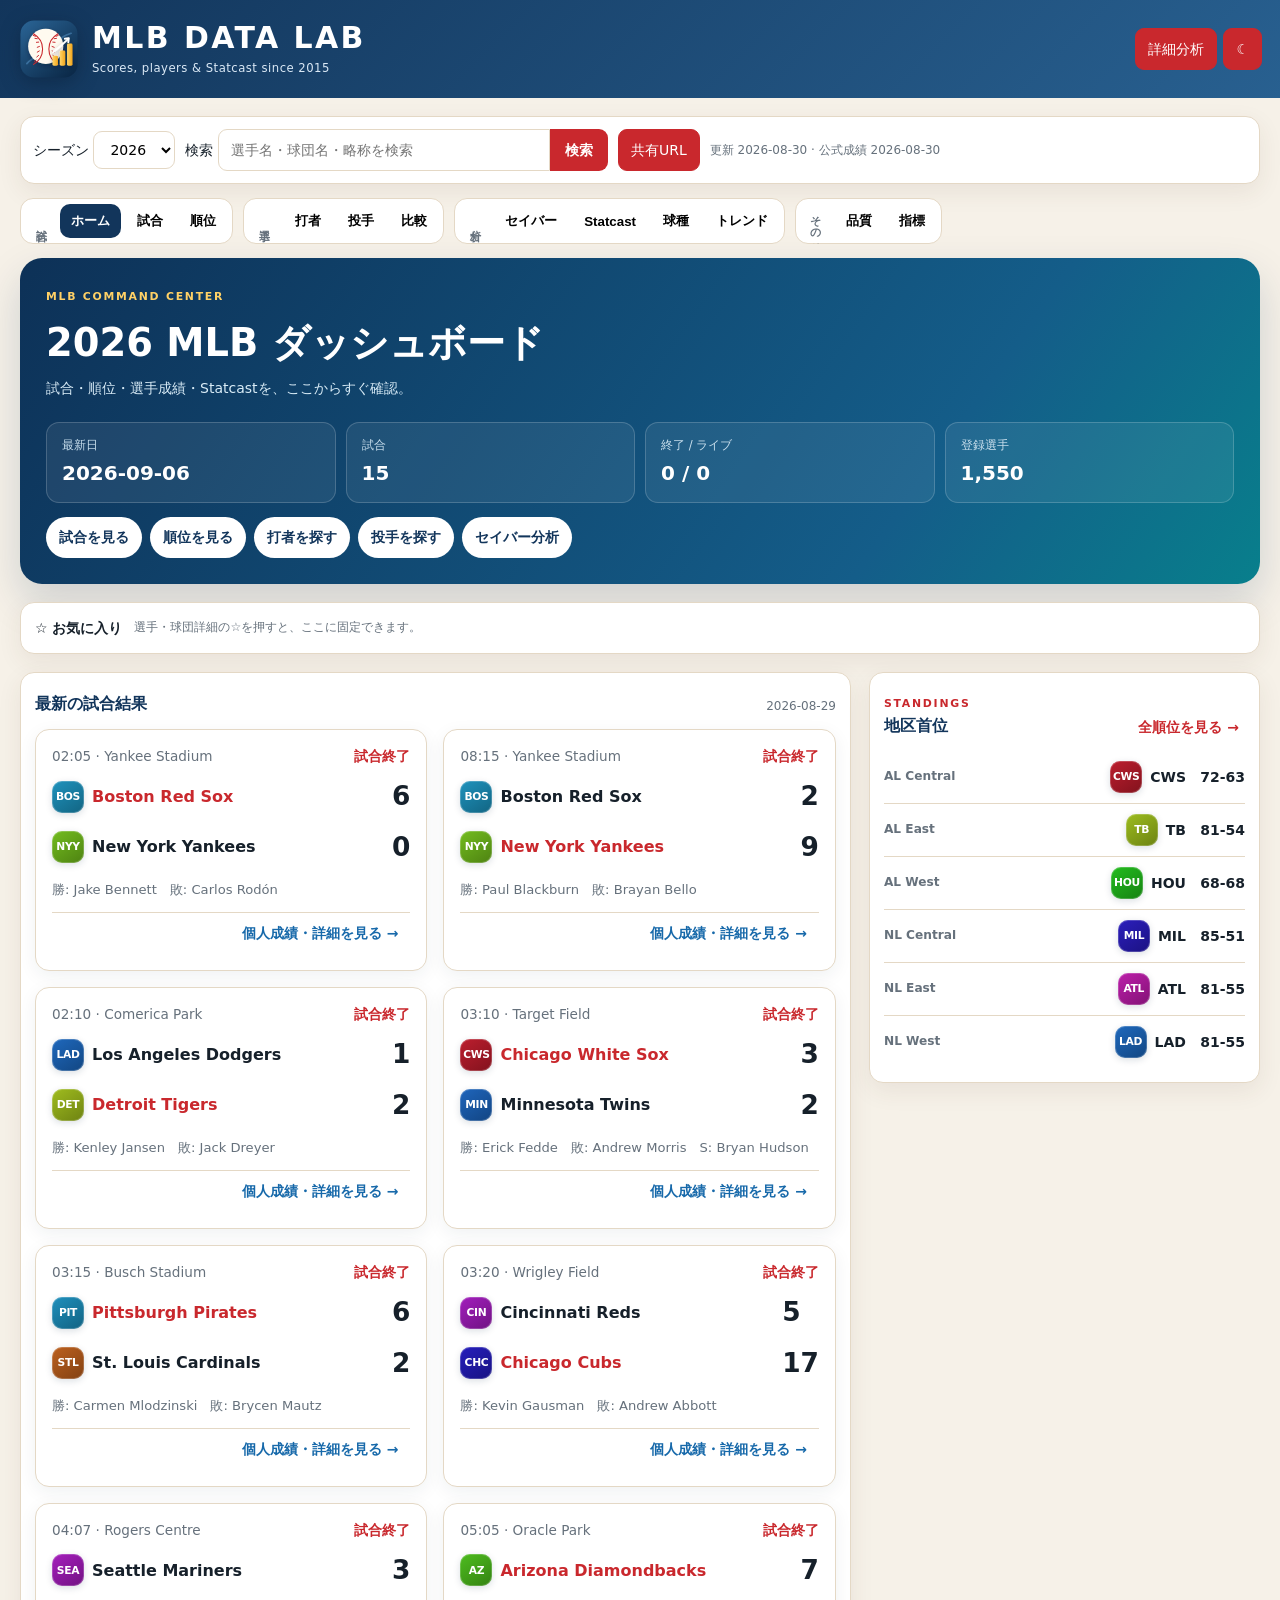
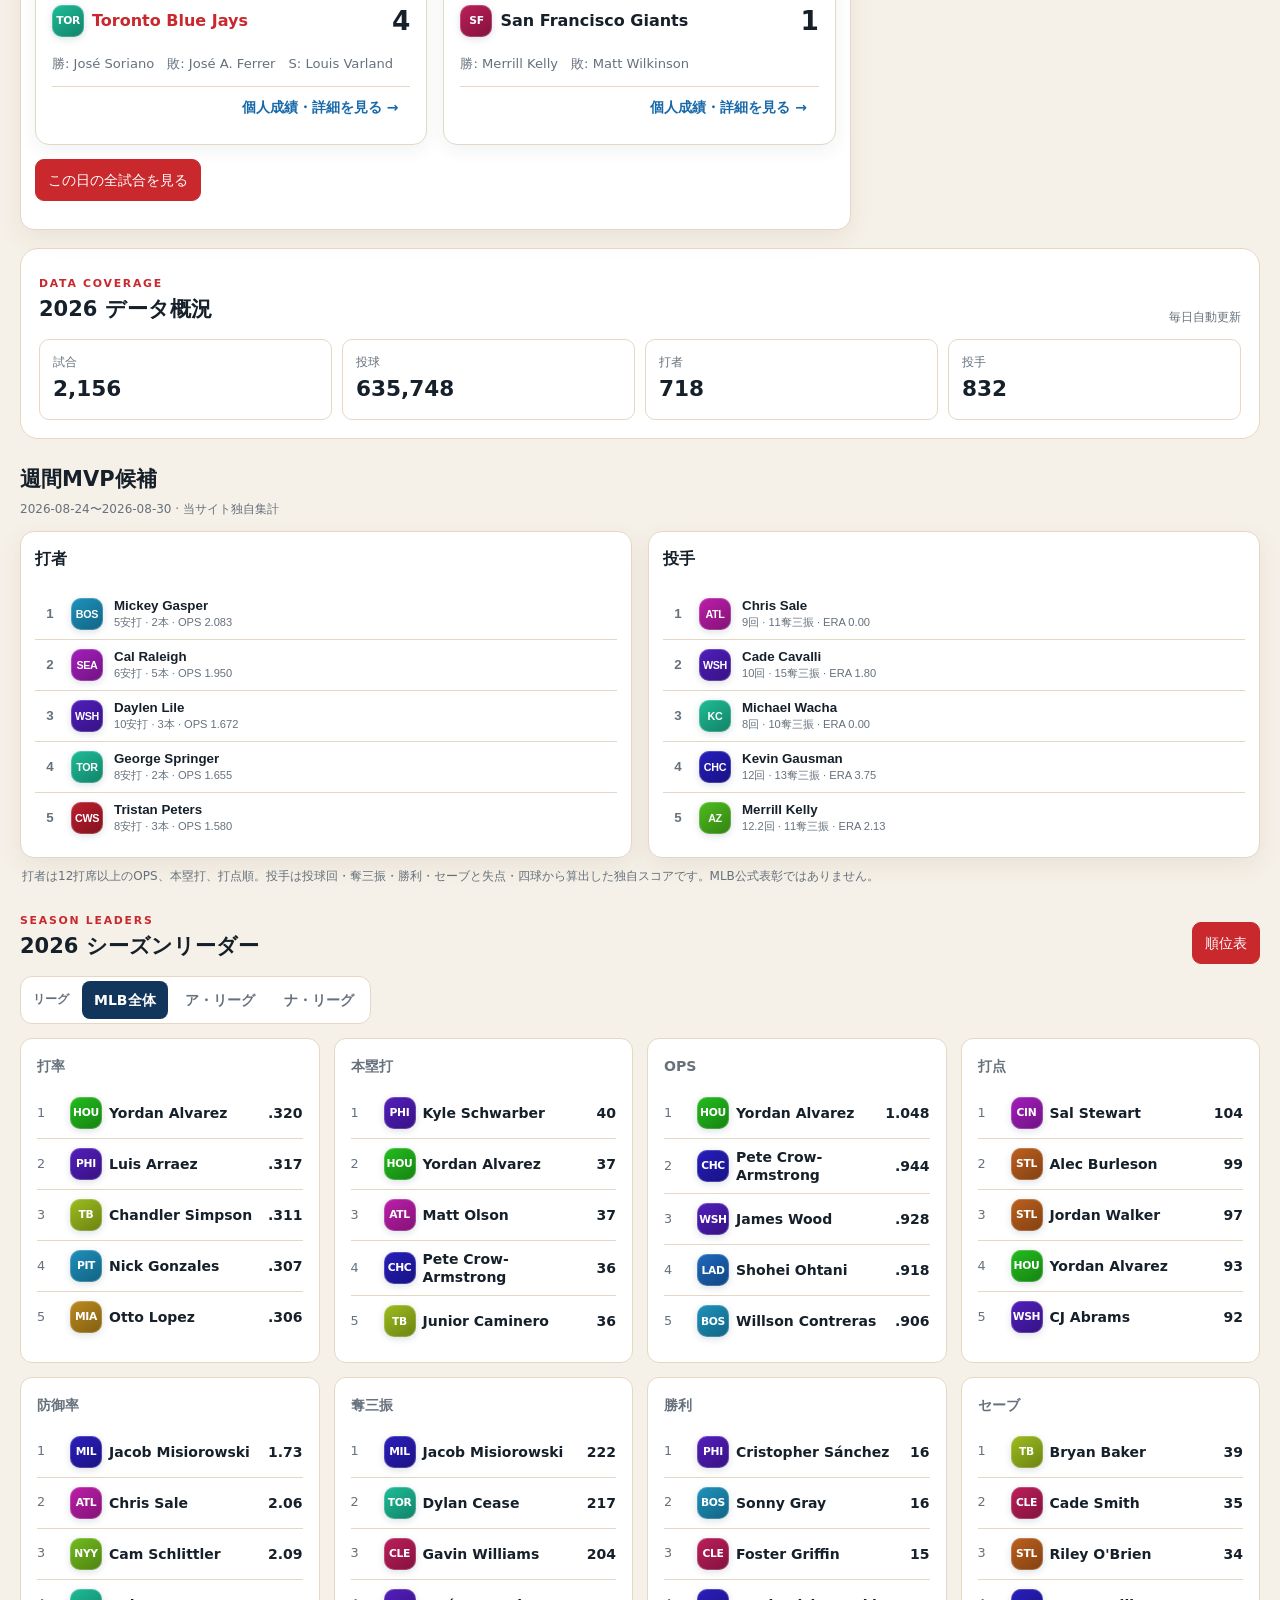
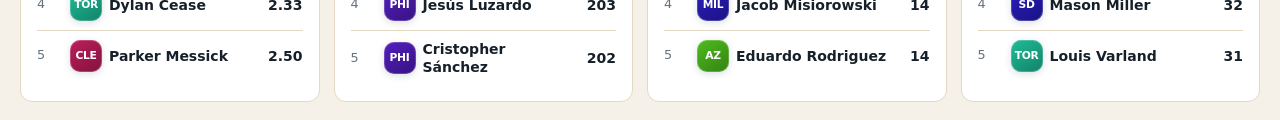
==== site/index.html @ 4592158c "Add pitch-by-pitch game analysis" ====
<!doctype html><html lang="ja"><head><meta charset="utf-8"><meta name="viewport" content="width=device-width,initial-scale=1"><meta name="theme-color" content="#12355b"><title>MLB DATA LAB｜試合・選手成績・Statcast分析</title><meta name="description" content="MLBの試合結果、順位表、選手成績、セイバーメトリクス、Statcastを2015年以降のデータで分析できる無料ダッシュボード。"><meta name="robots" content="index,follow"><link rel="canonical" href="https://wocchi09.github.io/mlb-statcast/"><meta property="og:title" content="MLB DATA LAB"><meta property="og:description" content="試合・選手成績・Statcastをまとめて確認できるMLBデータダッシュボード"><meta property="og:type" content="website"><meta property="og:url" content="https://wocchi09.github.io/mlb-statcast/"><link rel="icon" href="logo.svg" type="image/svg+xml"><link rel="manifest" href="manifest.webmanifest"><link rel="stylesheet" href="styles.css"><link rel="stylesheet" href="brand.css"><link rel="stylesheet" href="scoreboard.css"><link rel="stylesheet" href="analyst.css"><link rel="stylesheet" href="ux.css?v=20260827"><link rel="stylesheet" href="readability.css?v=20260830k"><script src="https://cdn.plot.ly/plotly-3.1.0.min.js"></script><script type="application/ld+json">{"@context":"https://schema.org","@type":"WebSite","name":"MLB DATA LAB","url":"https://wocchi09.github.io/mlb-statcast/","description":"MLBの試合、選手成績、Statcast分析ダッシュボード"}</script></head><body>
<header class="hero"><div class="hero-in"><a class="brand" href="./" aria-label="MLB Data Lab トップ"><img src="logo.svg" alt=""><span><strong>MLB DATA LAB</strong><small>Scores, players & Statcast since 2015</small></span></a><div class="hero-actions"><a class="btn" href="https://wocchi-mlb-statcast.streamlit.app">詳細分析</a><button class="btn" id="theme" aria-label="配色を切り替える">☾</button></div></div></header>
<main class="wrap"><section class="controls"><label>シーズン <select id="season"></select></label><label class="global-search">検索 <span class="search-box"><input id="search" type="search" autocomplete="off" placeholder="選手名・球団名・略称を検索" aria-label="選手または球団を検索" aria-controls="searchResults" aria-expanded="false"><button type="button" id="searchButton" aria-label="検索する">検索</button></span><div id="searchResults" class="search-results" role="listbox"></div></label><button class="btn" id="share">共有URL</button><span class="note" id="updated"></span></section>
<label class="mobile-nav-label">メニュー<select id="mobileNav"><optgroup label="試合"><option value="home">ホーム</option><option value="games">試合</option><option value="standings">順位</option></optgroup><optgroup label="選手"><option value="batters">打者成績</option><option value="pitchers">投手成績</option><option value="compare">選手比較</option></optgroup><optgroup label="分析"><option value="sabermetrics">セイバー</option><option value="overview">Statcast</option><option value="arsenal">球種</option><option value="trends">トレンド</option></optgroup><optgroup label="その他"><option value="quality">品質</option><option value="method">指標ガイド</option></optgroup></select></label><nav class="tabs" id="tabs"><div class="tab-group"><span>試合</span><button class="tab on" data-view="home">ホーム</button><button class="tab" data-view="games">試合</button><button class="tab" data-view="standings">順位</button></div><div class="tab-group"><span>選手</span><button class="tab" data-view="batters">打者</button><button class="tab" data-view="pitchers">投手</button><button class="tab" data-view="compare">比較</button></div><div class="tab-group"><span>分析</span><button class="tab" data-view="sabermetrics">セイバー</button><button class="tab" data-view="overview">Statcast</button><button class="tab" data-view="arsenal">球種</button><button class="tab" data-view="trends">トレンド</button></div><div class="tab-group"><span>その他</span><button class="tab" data-view="quality">品質</button><button class="tab" data-view="method">指標</button></div></nav>
<section id="view"></section></main><script src="app.js?v=20260830k"></script></body></html>
---- site/styles.css ----
:root{--bg:#f6f1e8;--panel:#fff;--ink:#16202a;--muted:#66717c;--line:#e4d8c5;--accent:#c9282d;--navy:#12355b;--gold:#f2b134;--shadow:0 8px 24px #4c382014}*[hidden]{display:none!important}*{box-sizing:border-box}body{margin:0;background:var(--bg);color:var(--ink);font:14px/1.6 system-ui,"Noto Sans JP",sans-serif}.hero{background:linear-gradient(135deg,var(--navy),#286090);color:#fff;padding:18px}.hero-in,.wrap{max-width:1500px;margin:auto}.hero-in{display:flex;justify-content:space-between;align-items:center}.hero h1{margin:0;font-size:clamp(20px,4vw,30px);letter-spacing:.08em}.hero p{margin:3px 0 0;color:#dbe9f6}.wrap{padding:16px}.controls,.panel{background:var(--panel);border:1px solid var(--line);border-radius:14px;box-shadow:var(--shadow)}.controls{display:flex;gap:10px;align-items:center;flex-wrap:wrap;padding:12px}.controls select,.controls input,.btn{padding:9px 12px;border:1px solid var(--line);border-radius:9px;background:#fff;font:inherit}.btn{background:var(--accent);color:#fff;border-color:var(--accent);cursor:pointer}.tabs{display:flex;gap:7px;overflow:auto;margin:14px 0}.tab{white-space:nowrap;border:1px solid var(--line);background:#fff;padding:10px 15px;border-radius:10px;font-weight:700;cursor:pointer}.tab.on{background:var(--navy);color:#fff}.kpis{display:grid;grid-template-columns:repeat(auto-fit,minmax(150px,1fr));gap:10px}.kpi,.panel{padding:14px}.kpi{background:#fff;border:1px solid var(--line);border-radius:12px}.kpi span{color:var(--muted);font-size:12px}.kpi b{display:block;font-size:23px;color:var(--navy)}.grid2{display:grid;grid-template-columns:1fr 1fr;gap:12px;margin-top:12px}.panel h2{font-size:16px;margin:0 0 10px;color:var(--navy)}.chart{min-height:330px}.tablewrap{overflow:auto;max-height:68vh}table{border-collapse:collapse;width:100%;white-space:nowrap}th,td{padding:8px 9px;border-bottom:1px solid #eee;text-align:right}th{position:sticky;top:0;background:#f8f5ef;color:var(--muted);cursor:pointer}th:first-child,td:first-child{text-align:left;position:sticky;left:0;background:inherit}.note{color:var(--muted);font-size:12px}.badge{display:inline-block;padding:2px 7px;border-radius:20px;background:#e8eef5;color:var(--navy)}[data-theme=dark]{--bg:#101820;--panel:#17232e;--ink:#eef5fb;--muted:#9eb0bf;--line:#314250;--navy:#72b7f2;--shadow:none}[data-theme=dark] .kpi,[data-theme=dark] input,[data-theme=dark] select,[data-theme=dark] .tab{background:#17232e;color:var(--ink)}[data-theme=dark] th{background:#202e39}@media(max-width:800px){.grid2{grid-template-columns:1fr}.wrap{padding:10px}.hero{padding:13px}.controls{position:sticky;top:0;z-index:5}.chart{min-height:270px}}
---- site/brand.css ----
.brand{display:flex;align-items:center;gap:12px;color:#fff;text-decoration:none;min-width:0}.brand img{width:62px;height:62px;border-radius:15px;filter:drop-shadow(0 5px 10px #071a2d66)}.brand span{display:flex;flex-direction:column;min-width:0}.brand strong{font-size:clamp(19px,4vw,30px);letter-spacing:.08em;line-height:1.2}.brand small{margin-top:3px;color:#dbe9f6;letter-spacing:.04em}.hero-actions{display:flex;align-items:center;gap:6px;flex-shrink:0}.hero-actions .btn{text-decoration:none}@media(max-width:800px){.hero{padding:12px}.brand{gap:9px}.brand img{width:48px;height:48px;border-radius:12px}.brand strong{font-size:17px}.brand small{font-size:9px}.hero-actions .btn:first-child{display:none}}
---- site/scoreboard.css ----
.game-toolbar{display:flex;align-items:center;gap:12px;flex-wrap:wrap;margin-bottom:16px}.game-toolbar input{font:inherit;padding:9px 12px;border:1px solid var(--line,#d6dde5);border-radius:9px;background:var(--panel,#fff);color:inherit}.score-grid{display:grid;grid-template-columns:repeat(auto-fit,minmax(310px,1fr));gap:16px}.score-card{background:var(--panel,#fff);border:1px solid var(--line,#d6dde5);border-radius:14px;padding:16px;box-shadow:0 5px 18px #102a4310}.game-meta{display:flex;justify-content:space-between;gap:10px;color:var(--muted,#64748b);font-size:.85rem;margin-bottom:12px}.game-status{font-weight:700;color:#c9282d}.matchup{display:grid;grid-template-columns:1fr auto;gap:8px 14px;align-items:center;font-size:1rem}.team-name{font-weight:700}.team-score{font-size:1.65rem;font-weight:800;font-variant-numeric:tabular-nums}.winner{color:#c9282d}.line-score{width:100%;margin-top:14px;font-size:.78rem;border-collapse:collapse}.line-score th,.line-score td{padding:4px;text-align:center;border-bottom:1px solid var(--line,#e2e8f0)}.line-score th:first-child,.line-score td:first-child{text-align:left}.game-notes{font-size:.82rem;line-height:1.55;margin-top:12px;color:var(--muted,#64748b)}.empty-games{text-align:center;padding:44px 20px}.games-summary{font-weight:700}
---- site/analyst.css ----
.section-head{display:flex;align-items:end;justify-content:space-between;gap:16px;margin:4px 0 12px}.section-head h2{margin:0}.team-badge{--badge-h:210;display:inline-grid;place-items:center;width:32px;height:32px;flex:0 0 32px;border-radius:10px;background:linear-gradient(145deg,hsl(var(--badge-h) 72% 43%),hsl(var(--badge-h) 76% 29%));color:#fff;font-size:.67rem;font-weight:900;letter-spacing:-.03em;box-shadow:inset 0 0 0 1px #ffffff35,0 2px 7px #102a4326;vertical-align:middle}.team-with-badge{display:inline-flex;align-items:center;gap:8px}.matchup .team-with-badge{font-weight:700}.team-key{margin-bottom:16px}.team-key summary{cursor:pointer;font-weight:800}.team-key-leagues{display:grid;grid-template-columns:1fr 1fr;gap:20px}.team-key-grid{display:grid;grid-template-columns:repeat(auto-fit,minmax(145px,1fr));gap:8px}.team-key-item{display:flex;align-items:center;gap:8px;padding:7px;border:1px solid var(--line,#e2e8f0);border-radius:10px}.team-key-item small{display:block;color:var(--muted,#64748b);font-size:.7rem}.data-grid{display:grid;grid-template-columns:repeat(auto-fit,minmax(210px,1fr));gap:12px}.leader-card{border:1px solid var(--line,#d6dde5);border-radius:12px;padding:14px;background:var(--panel,#fff)}.leader-card h3{margin:0 0 10px;font-size:.88rem;color:var(--muted,#64748b)}.leader-row{display:grid;grid-template-columns:25px 1fr auto;gap:8px;padding:6px 0;border-bottom:1px solid var(--line,#e2e8f0);align-items:center}.leader-row:last-child{border:0}.leader-row button,.player-link{appearance:none;border:0;background:none;color:inherit;font:inherit;font-weight:700;text-align:left;padding:0;cursor:pointer}.leader-row button{display:flex;align-items:center;gap:7px}.leader-row button:hover,.player-link:hover{color:#c9282d}.rank-badge{color:var(--muted,#64748b);font-size:.8rem}.metric{font-weight:800;font-variant-numeric:tabular-nums}.standings-groups{display:grid;grid-template-columns:repeat(auto-fit,minmax(360px,1fr));gap:16px}.standings-title{margin:0 0 10px}.official-table td,.official-table th{white-space:nowrap}.official-table .num{text-align:right;font-variant-numeric:tabular-nums}.player-hero{display:flex;justify-content:space-between;gap:18px;align-items:flex-start;margin-bottom:18px}.player-identity{display:flex;gap:13px;align-items:center}.player-identity .team-badge{width:52px;height:52px;border-radius:15px;font-size:.9rem}.player-hero h1{margin:3px 0}.player-team{color:var(--muted,#64748b)}.stat-blocks{display:grid;grid-template-columns:repeat(auto-fit,minmax(110px,1fr));gap:10px}.stat-block{padding:13px;border:1px solid var(--line,#d6dde5);border-radius:10px}.stat-block small{display:block;color:var(--muted,#64748b)}.stat-block strong{font-size:1.35rem}.back-btn{margin-bottom:12px}.home-layout{display:grid;grid-template-columns:1.3fr .7fr;gap:16px}@media(max-width:820px){.home-layout{grid-template-columns:1fr}.standings-groups,.team-key-leagues{grid-template-columns:1fr}.player-hero{display:block}.controls label:nth-child(2){flex:1}.controls input{max-width:100%}}
---- site/ux.css ----
.game-detail-btn{width:100%;margin-top:12px;padding:9px 12px;border:0;border-top:1px solid var(--line,#e2e8f0);background:transparent;color:#1769aa;font:inherit;font-weight:800;text-align:right;cursor:pointer}.game-detail-btn:hover{color:#c9282d}.compact-score .game-meta{margin-bottom:8px}.compact-score .game-notes{min-height:0}.table-filters{display:flex;align-items:center;gap:12px;flex-wrap:wrap;padding:12px;margin-bottom:12px;border-radius:12px;background:color-mix(in srgb,var(--panel,#fff) 80%,#789 20%)}.table-filters select{max-width:260px;font:inherit;padding:8px 10px;border:1px solid var(--line,#d6dde5);border-radius:8px;background:var(--panel,#fff);color:inherit}.check-filter{display:flex;align-items:center;gap:6px}.sort-head{border:0;background:none;color:inherit;font:inherit;font-weight:800;white-space:nowrap;cursor:pointer;padding:2px}.sort-head:hover{color:#c9282d}.weekly-grid{display:grid;grid-template-columns:1fr 1fr;gap:16px}.weekly-card h3{margin-top:0}.weekly-player{display:grid;grid-template-columns:24px 34px 1fr;align-items:center;gap:9px;width:100%;padding:9px 3px;border:0;border-bottom:1px solid var(--line,#e2e8f0);background:none;color:inherit;text-align:left;cursor:pointer}.weekly-player:last-child{border-bottom:0}.weekly-player:hover{background:#7180960b}.weekly-player small{display:block;margin-top:2px;color:var(--muted,#64748b)}.weekly-rank{font-weight:900;color:var(--muted,#64748b);text-align:center}.mvp-note{margin:9px 2px 22px}.loading-state,.error-state{text-align:center;padding:35px 16px}.loading-state span{display:block;margin-top:8px}.box-teams{display:grid;gap:20px}.box-team{border-top:4px solid #12355b;padding-top:14px}.box-team-title{display:flex;align-items:center;gap:12px}.box-team-title h2{margin:0}.box-section{margin-top:18px}.box-section h3{margin-bottom:8px}.box-table td:first-child{min-width:170px}.method-grid{display:grid;grid-template-columns:repeat(3,1fr);gap:20px}.method-grid section{padding:14px;border:1px solid var(--line,#e2e8f0);border-radius:12px}.method-grid h3{margin-top:0}.saber-hero{display:flex;justify-content:space-between;align-items:end;gap:20px;padding:22px 24px;border-radius:18px;background:linear-gradient(125deg,#12355b,#1c6193);color:#fff;margin-bottom:22px}.saber-hero h1{margin:2px 0;font-size:clamp(1.55rem,4vw,2.25rem);line-height:1.25}.saber-hero p{margin:4px 0 0;color:#dbeafe}.eyebrow{font-size:.68rem;letter-spacing:.16em;font-weight:900;color:#c9282d}.saber-hero .eyebrow{color:#f8c66c}.guide-link{border:1px solid #ffffff66;border-radius:999px;padding:9px 14px;background:#ffffff12;color:#fff;font:inherit;font-weight:800;white-space:nowrap;cursor:pointer}.saber-section{margin:22px 0}.saber-title{display:flex;align-items:end;justify-content:space-between;gap:12px;margin-bottom:10px}.saber-title h2{margin:2px 0 0;color:var(--navy);font-size:1.25rem}.saber-baselines{grid-template-columns:repeat(4,1fr)}.saber-baselines .kpi{padding:16px}.saber-baselines .kpi small{display:block;color:var(--muted);margin-top:3px}.segmented{display:grid;grid-template-columns:1fr 1fr;max-width:360px;padding:4px;margin:0 0 12px;border-radius:12px;background:color-mix(in srgb,var(--panel) 75%,#8ca0b5 25%)}.segmented button{border:0;border-radius:9px;padding:9px;background:transparent;color:var(--muted);font:inherit;font-weight:900;cursor:pointer}.segmented button.on{background:var(--panel);color:var(--navy);box-shadow:0 2px 8px #13283c18}.saber-leaders{grid-template-columns:repeat(3,1fr)}.saber-chart-panel{padding:8px 12px 12px}.saber-chart-panel .chart{min-height:390px}.chart-reading{margin:0 8px 5px;padding:10px 12px;border-left:3px solid var(--accent);background:#c9282d0b;color:var(--muted)}.saber-method{margin-top:20px}.saber-method summary{cursor:pointer;font-weight:900;color:var(--navy)}.swipe-note{display:none;color:var(--muted);font-size:.72rem}@media(max-width:720px){.weekly-grid,.method-grid{grid-template-columns:1fr}.table-filters{align-items:stretch}.table-filters label:first-child{width:100%}.table-filters select{width:100%;max-width:none}.compact-score .team-with-badge span{font-size:.86rem}.game-detail-btn{text-align:center}.box-table{font-size:.78rem}.saber-hero{align-items:flex-start;padding:17px 16px;margin-bottom:18px}.saber-hero p{font-size:.82rem}.guide-link{padding:7px 10px;font-size:.72rem}.saber-section{margin:18px 0}.saber-baselines{grid-template-columns:1fr 1fr;gap:8px}.saber-baselines .kpi{padding:12px}.saber-baselines .kpi b{font-size:1.45rem}.saber-baselines .kpi small{font-size:.68rem;line-height:1.35}.segmented{max-width:none}.saber-leaders{display:flex;overflow-x:auto;scroll-snap-type:x mandatory;gap:10px;margin:0 -10px;padding:0 10px 8px;scrollbar-width:none}.saber-leaders::-webkit-scrollbar{display:none}.saber-leaders .leader-card{min-width:calc(100vw - 40px);scroll-snap-align:center}.swipe-note{display:block}.saber-chart-panel{padding:2px 4px 10px}.saber-chart-panel .chart{min-height:315px}.chart-reading{font-size:.76rem}.saber-title h2{font-size:1.08rem}}
---- site/readability.css ----
.mobile-nav-label { display: none; }
.global-search { position: relative; }
.search-box { display: inline-flex; align-items: stretch; min-width: min(390px,45vw); }
.search-box input { min-width: 0; flex: 1; border-radius: 9px 0 0 9px !important; }
.search-box button { padding: 0 15px; border: 0; border-radius: 0 9px 9px 0; background: var(--accent); color: #fff; font: inherit; font-weight: 900; cursor: pointer; }
.search-box button:hover,.search-box button:focus { filter: brightness(.9); outline: 2px solid color-mix(in srgb,var(--accent) 35%,transparent); outline-offset: 2px; }
.search-results { position: absolute; z-index: 50; top: calc(100% + 7px); left: 0; display: none; width: min(520px, 86vw); max-height: 430px; overflow: auto; padding: 6px; border: 1px solid var(--line); border-radius: 14px; background: var(--panel); box-shadow: 0 18px 45px #08192b30; }
.search-results.open { display: block; }
.search-results button { display: flex; align-items: center; gap: 10px; width: 100%; padding: 10px; border: 0; border-radius: 10px; background: transparent; color: var(--ink); text-align: left; cursor: pointer; }
.search-results button:hover,.search-results button:focus { background: color-mix(in srgb, var(--navy) 9%, transparent); outline: none; }
.search-results button span:not(.team-badge) { display: grid; gap: 2px; }
.search-results small { color: var(--muted); }
.search-empty { padding: 18px 12px; color: var(--muted); text-align: center; }

.dashboard-hero { margin-bottom: 18px; padding: 26px; border-radius: 22px; background: linear-gradient(125deg,#0d3157,#145d89 72%,#087f8c); color: #fff; box-shadow: 0 18px 42px #0d31572b; }
.dashboard-hero h1 { margin: 5px 0 4px; font-size: clamp(1.75rem,3vw,2.8rem); }
.dashboard-hero p { margin: 0; color: #d9ecf7; }
.dashboard-hero .eyebrow { color: #ffd166; }
.dashboard-kpis { display: grid; grid-template-columns: repeat(4,minmax(0,1fr)); gap: 10px; margin-top: 22px; }
.dashboard-kpis > div { display: grid; gap: 3px; padding: 13px 15px; border: 1px solid #ffffff2e; border-radius: 13px; background: #ffffff12; }
.dashboard-kpis small { color: #c9dfed; }
.dashboard-kpis strong { font-size: 1.25rem; }
.quick-actions { display: flex; flex-wrap: wrap; gap: 8px; margin-top: 14px; }
.quick-actions button,.text-link { border: 0; background: transparent; color: inherit; font: inherit; font-weight: 850; cursor: pointer; }
.quick-actions button { padding: 9px 13px; border-radius: 999px; background: #fff; color: #12355b; }
.quick-actions button:hover { background: #ffd166; }
.dashboard-main { display: grid; grid-template-columns: minmax(0,1.7fr) minmax(300px,.8fr); gap: 18px; align-items: start; }
.dashboard-overview { margin: 18px 0 24px; padding: 18px; border: 1px solid var(--line); border-radius: 18px; background: var(--panel); }
.division-list { display: grid; }
.division-list > div { display: grid; grid-template-columns: minmax(90px,1fr) auto 50px; align-items: center; gap: 9px; padding: 10px 0; border-bottom: 1px solid var(--line); }
.division-list > div:last-child { border-bottom: 0; }
.division-list > div > span:first-child { color: var(--muted); font-size: .76rem; font-weight: 800; }
.division-list strong { text-align: right; }
.text-link { color: var(--accent); }
.favorites-empty,.favorites-panel { margin-bottom: 18px; }
.favorites-empty { display: flex; gap: 12px; align-items: center; }
.favorite-chips { display: flex; flex-wrap: wrap; gap: 8px; }
.favorite-chips button { display: flex; align-items: center; gap: 7px; padding: 8px 11px; border: 1px solid var(--line); border-radius: 999px; background: var(--bg); color: var(--ink); font: inherit; font-weight: 800; cursor: pointer; }
.favorite-btn { margin-left: auto; padding: 9px 13px; border: 1px solid #ffffff55; border-radius: 999px; background: transparent; color: inherit; font: inherit; font-weight: 900; cursor: pointer; }
.favorite-btn.on { background: #ffd166; border-color: #ffd166; color: #172638; }
.team-hero { display: flex; align-items: center; gap: 18px; margin-bottom: 18px; padding: 25px; border-radius: 20px; background: linear-gradient(125deg,#0d3157,#176c83); color: #fff; }
.team-hero .team-badge { width: 64px; height: 64px; font-size: 1rem; }
.team-hero h1,.team-hero p { margin: 3px 0; }
.team-kpis { display: grid; grid-template-columns: repeat(6,minmax(0,1fr)); gap: 10px; margin-bottom: 18px; }
.team-kpis > div { display: grid; gap: 5px; padding: 15px; border: 1px solid var(--line); border-radius: 14px; background: var(--panel); }
.team-kpis small { color: var(--muted); }
.team-kpis strong { font-size: 1.35rem; }
.prediction { display: grid; justify-items: center; gap: 4px; padding: 20px; }
.prediction strong { font-size: 3rem; color: var(--accent); }
.mini-games { display: grid; gap: 9px; max-height: 620px; overflow: auto; }
.injury-list { display: grid; }
.injury-list > div { display: grid; grid-template-columns: minmax(180px,1fr) 70px minmax(180px,1fr); gap: 10px; padding: 10px 0; border-bottom: 1px solid var(--line); }
.injury-list strong { color: var(--accent); }
.player-splits { margin-top: 28px; }
.player-hero + h2 + .stat-blocks .stat-block { position: relative; padding-bottom: 30px; }
.stat-rank { position: absolute; right: 11px; bottom: 8px; padding: 2px 7px; border-radius: 999px; background: color-mix(in srgb,var(--accent) 11%,transparent); color: var(--accent); font-size: .72rem; font-weight: 950; letter-spacing: .03em; }
.stat-rank.outside { background: color-mix(in srgb,var(--muted) 10%,transparent); color: var(--muted); }
.qualification-badge { display: inline-flex; width: fit-content; margin-top: 8px; padding: 4px 9px; border-radius: 999px; font-size: .72rem; font-weight: 950; }
.qualification-badge.qualified,.qualifier-chip.qualified { background: #dff7eb; color: #08704b; }
.qualification-badge.outside,.qualifier-chip.outside { background: #eef1f4; color: #68727d; }
.qualifier-chip { position: absolute; top: 8px; right: 8px; padding: 2px 6px; border-radius: 999px; font-size: .62rem; font-weight: 950; }
.split-table { min-width: 520px; }
.compare-layout { display: grid; grid-template-columns: minmax(230px,.55fr) minmax(0,1.45fr); gap: 18px; align-items: start; }
.compare-layout label { display: grid; gap: 8px; font-weight: 800; }
.compare-layout select { width: 100%; min-height: 360px; padding: 8px; border: 1px solid var(--line); border-radius: 12px; background: var(--bg); color: var(--ink); }
.metric-diff { display: block; margin-top: 3px; white-space: nowrap; }
.metric-diff.good { color: #16845b; }
.metric-diff.bad { color: #c43b46; }
.team-badge[data-team-id] { cursor: pointer; }
.playoff-head { margin-top: 28px; }
.playoff-list { display: grid; }
.playoff-list button { display: grid; grid-template-columns: 24px 34px 48px 64px 1fr; align-items: center; gap: 8px; padding: 9px 4px; border: 0; border-bottom: 1px solid var(--line); background: transparent; color: var(--ink); font: inherit; text-align: left; cursor: pointer; }
.playoff-list button:hover { background: color-mix(in srgb,var(--navy) 7%,transparent); }
.playoff-list button > span { color: var(--muted); }
.playoff-list button > strong { text-align: right; color: var(--accent); }
.playoff-list button > small { color: var(--muted); }
.statcast-hero { margin-bottom: 24px; padding: 28px; border-radius: 22px; background: linear-gradient(130deg,#0c3154,#116b82); color: #fff; }
.statcast-hero h1 { margin: 6px 0; font-size: clamp(1.8rem,3.5vw,3rem); }
.statcast-hero p { max-width: 760px; margin: 0; color: #d9ebf4; line-height: 1.8; }
.statcast-hero .eyebrow { color: #ffd166; }
.statcast-flow { display: flex; align-items: stretch; gap: 10px; margin-top: 24px; }
.statcast-flow > div { display: flex; align-items: center; gap: 10px; flex: 1; padding: 13px; border: 1px solid #ffffff30; border-radius: 13px; background: #ffffff12; }
.statcast-flow b { display: grid; place-items: center; width: 28px; height: 28px; border-radius: 50%; background: #ffd166; color: #17324c; }
.statcast-flow span { display: grid; gap: 2px; }
.statcast-flow small { color: #cce1ec; }
.statcast-flow i { align-self: center; color: #9fc8da; font-style: normal; }
.statcast-section { margin: 26px 0; }
.statcast-story { display: grid; grid-template-columns: repeat(2,minmax(0,1fr)); gap: 12px; }
.statcast-story p { margin: 0; padding: 17px; border-left: 4px solid var(--accent); border-radius: 0 12px 12px 0; background: var(--panel); line-height: 1.7; }
.coverage-row { display: flex; flex-wrap: wrap; gap: 8px; margin-top: 12px; }
.coverage-row span { padding: 6px 10px; border: 1px solid var(--line); border-radius: 999px; background: var(--panel); color: var(--muted); font-size: .78rem; font-weight: 850; }
.reading-tip { color: var(--muted); font-size: .78rem; }
.statcast-metrics { display: grid; grid-template-columns: repeat(auto-fit,minmax(220px,1fr)); gap: 12px; }
.statcast-metric { display: grid; gap: 9px; min-width: 0; padding: 18px; border: 1px solid var(--line); border-radius: 16px; background: var(--panel); box-shadow: 0 8px 24px #102d4810; }
.metric-heading { display: flex; justify-content: space-between; gap: 10px; }
.metric-heading > span { color: var(--muted); font-weight: 900; }
.metric-heading small { color: var(--accent); text-align: right; }
.statcast-metric > strong { color: var(--navy); font-size: clamp(1.7rem,3vw,2.35rem); line-height: 1.1; }
.statcast-metric > strong em { margin-left: 4px; color: var(--muted); font-size: .72rem; font-style: normal; }
.statcast-metric > strong small { display: block; margin-top: 5px; color: var(--muted); font-size: .75rem; }
.statcast-metric p { margin: 0; color: var(--muted); line-height: 1.65; }
.metric-example { padding-top: 9px; border-top: 1px solid var(--line); font-size: .76rem; font-weight: 850; }
.concept-compare { display: grid; grid-template-columns: repeat(2,minmax(0,1fr)); gap: 14px; }
.concept-compare > div { padding: 20px; border: 1px solid var(--line); border-radius: 16px; background: var(--panel); }
.concept-compare b,.concept-compare strong { display: block; }
.concept-compare b { color: var(--muted); }
.concept-compare strong { margin: 5px 0; color: var(--accent); font-size: 2rem; }
.concept-compare p { margin-bottom: 0; line-height: 1.65; }
.pitch-guide-table td:first-child small,.pitch-guide-table td:nth-child(3) small { display: block; color: var(--muted); }
.statcast-next { display: flex; justify-content: space-between; align-items: center; gap: 18px; margin: 28px 0 8px; padding: 22px; border: 1px solid var(--line); border-radius: 18px; background: var(--panel); }
.statcast-next h2,.statcast-next p { margin: 4px 0; }
.statcast-next > div:last-child { display: flex; flex-wrap: wrap; gap: 8px; justify-content: flex-end; }
.standings-card-grid { display: grid; grid-template-columns: repeat(3,minmax(0,1fr)); gap: 16px; }
.standings-card { min-width: 0; padding: 16px 14px 10px; overflow: hidden; }
.standings-card > header { display: flex; align-items: center; gap: 9px; margin-bottom: 12px; }
.standings-card h3 { margin: 0; font-size: 1rem; }
.league-pill { padding: 4px 7px; border-radius: 7px; color: #fff; font-size: .67rem; font-weight: 950; }
.league-pill.al { background: #146b8c; }
.league-pill.nl { background: #9b2441; }
.standings-columns,.standings-row { display: grid; grid-template-columns: 22px minmax(130px,1fr) 48px 44px 32px 40px 34px; align-items: center; gap: 5px; }
.standings-columns { padding: 0 7px 7px; color: var(--muted); font-size: .66rem; font-weight: 900; text-align: right; }
.standings-columns span:nth-child(2) { text-align: left; }
.standings-row { min-height: 54px; padding: 6px 7px; border-top: 1px solid var(--line); font-size: .76rem; font-variant-numeric: tabular-nums; text-align: right; }
.standings-row.leader { margin: 0 -3px; padding-right: 10px; padding-left: 10px; border-radius: 10px; background: color-mix(in srgb,var(--accent) 6%,transparent); }
.standing-rank { color: var(--muted); text-align: center; font-weight: 850; }
.standings-row.leader .standing-rank { color: var(--accent); }
.standing-team { display: flex; align-items: center; gap: 8px; min-width: 0; padding: 0; border: 0; background: transparent; color: var(--ink); font: inherit; text-align: left; cursor: pointer; }
.standing-team > span:last-child { display: grid; min-width: 0; }
.standing-team b { font-size: .82rem; }
.standing-team small { overflow: hidden; color: var(--muted); font-size: .65rem; text-overflow: ellipsis; white-space: nowrap; }
.standing-record { text-align: right; }
.run-diff.positive,.streak.win { color: #08704b; font-weight: 900; }
.run-diff.negative,.streak.loss { color: #b52d3d; font-weight: 900; }
.trend-hero { margin-bottom: 24px; padding: 28px; border-radius: 22px; background: linear-gradient(130deg,#112f4d,#315f79); color: #fff; }
.trend-hero .eyebrow { color: #ffd166; }
.trend-hero h1 { margin: 6px 0; font-size: clamp(1.8rem,3.5vw,3rem); }
.trend-hero p { max-width: 850px; margin: 0; color: #dbeaf1; line-height: 1.8; }
.trend-period { display: flex; align-items: center; gap: 9px; margin-top: 19px; font-size: .78rem; }
.trend-period span,.trend-period b { padding: 6px 9px; border: 1px solid #ffffff32; border-radius: 8px; background: #ffffff10; }
.trend-period i { color: #a9cad8; font-style: normal; }
.trend-section { margin: 26px 0; }
.trend-kpis { display: grid; grid-template-columns: repeat(3,minmax(0,1fr)); gap: 12px; }
.trend-kpi { display: grid; gap: 6px; padding: 18px; border: 1px solid var(--line); border-radius: 16px; background: var(--panel); }
.trend-kpi small { color: var(--muted); font-weight: 850; }
.trend-kpi strong { font-size: clamp(1.7rem,3vw,2.3rem); }
.trend-kpi span { font-size: .75rem; font-weight: 850; }
.trend-kpi .up { color: #08704b; }
.trend-kpi .down { color: #b52d3d; }
.trend-note { margin: 10px 0 0; color: var(--muted); font-size: .78rem; }
.trend-steps { display: grid; grid-template-columns: repeat(3,minmax(0,1fr)); gap: 12px; }
.trend-steps > div { display: flex; align-items: center; gap: 12px; padding: 16px; border: 1px solid var(--line); border-radius: 14px; background: var(--panel); }
.trend-steps b { display: grid; place-items: center; width: 30px; height: 30px; flex: 0 0 30px; border-radius: 50%; background: var(--navy); color: #fff; }
.trend-steps span { display: grid; gap: 3px; }
.trend-steps small { color: var(--muted); }
.trend-chart-card { padding: 18px; }
.chart-title { display: flex; align-items: flex-start; justify-content: space-between; gap: 14px; }
.chart-title > div { display: flex; gap: 12px; }
.chart-title h2,.chart-title p { margin: 0; }
.chart-title p { max-width: 720px; color: var(--muted); font-size: .82rem; line-height: 1.55; }
.chart-number { display: grid; place-items: center; width: 35px; height: 35px; flex: 0 0 35px; border-radius: 10px; background: var(--navy); color: #fff; font-size: .72rem; font-weight: 950; }
.unit-badge { flex: 0 0 auto; padding: 5px 8px; border-radius: 999px; background: color-mix(in srgb,var(--accent) 10%,transparent); color: var(--accent); font-size: .68rem; font-weight: 900; }
.trend-chart { min-height: 360px; }
.trend-insight { margin: 26px 0 8px; padding: 22px; border: 1px solid var(--line); border-radius: 18px; background: var(--panel); }
.trend-insight h2 { margin: 4px 0; }
.trend-insight ul { display: grid; grid-template-columns: repeat(3,minmax(0,1fr)); gap: 9px; padding: 0; list-style: none; }
.trend-insight li { padding: 12px; border-radius: 11px; background: var(--bg); }
.plate-section { margin-bottom: 28px; }
.plate-guide { display: grid; grid-template-columns: repeat(3,1fr); gap: 10px; margin: 12px 0; }
.plate-guide span { padding: 12px 14px; border: 1px solid var(--line); border-radius: 12px; background: color-mix(in srgb,var(--panel) 88%,#176c83 12%); color: var(--muted); }
.plate-guide b { display: block; color: var(--ink); }
.plate-toolbar { display: flex; align-items: end; gap: 12px; flex-wrap: wrap; margin: 14px 0; padding: 12px; border-radius: 14px; background: color-mix(in srgb,var(--panel) 84%,#789 16%); }
.plate-toolbar label { display: grid; gap: 4px; color: var(--muted); font-size: .75rem; font-weight: 800; }
.plate-toolbar select,.plate-toolbar input { min-height: 40px; padding: 8px 10px; border: 1px solid var(--line); border-radius: 9px; background: var(--panel); color: var(--ink); font: inherit; }
.plate-search { flex: 1; min-width: 220px; }
#plateCount { margin-left: auto; padding: 8px 12px; border-radius: 999px; background: var(--navy); color: #fff; font-weight: 900; }
.plate-cards { display: grid; gap: 10px; }
.plate-card { overflow: hidden; border: 1px solid var(--line); border-radius: 15px; background: var(--panel); box-shadow: 0 5px 18px #102a430b; }
.plate-card[open] { border-color: #176c8380; box-shadow: 0 10px 28px #102a4318; }
.plate-card summary { display: grid; grid-template-columns: 72px minmax(180px,1fr) minmax(110px,auto) 24px; gap: 12px; align-items: center; padding: 14px 16px; cursor: pointer; list-style: none; }
.plate-card summary::-webkit-details-marker { display: none; }
.plate-card summary::after { content: '＋'; font-size: 1.2rem; font-weight: 900; color: var(--muted); }
.plate-card[open] summary::after { content: '−'; }
.pa-inning { color: var(--navy); font-weight: 900; }
.pa-matchup,.pa-outcome { display: grid; }
.pa-matchup small,.pa-outcome small { color: var(--muted); font-size: .72rem; }
.pa-outcome { text-align: right; font-weight: 900; }
.plate-body { padding: 16px; border-top: 1px solid var(--line); }
.plate-overview > p { margin-top: 0; }
.batted-kpis { display: grid; grid-template-columns: repeat(3,1fr); gap: 9px; margin: 12px 0 18px; }
.batted-kpis > div { padding: 13px; border-radius: 12px; background: color-mix(in srgb,var(--panel) 84%,#176c83 16%); }
.batted-kpis small,.batted-kpis span { display: block; color: var(--muted); }
.batted-kpis b { display: block; color: var(--navy); font-size: 1.25rem; }
.no-batted { padding: 10px 12px; border-left: 3px solid var(--line); color: var(--muted); }
.pitch-layout { display: grid; grid-template-columns: minmax(260px,360px) 1fr; gap: 22px; align-items: start; }
.pitch-zone { position: relative; width: min(100%,350px); aspect-ratio: 1/1; margin: auto; overflow: hidden; border-radius: 16px; background: linear-gradient(#dcecf4,#f7f3e9 72%); border-bottom: 5px solid #9d6b3b; }
.strike-zone { position: absolute; left: 32%; bottom: 29%; width: 36%; height: 42%; border: 3px solid #172d42; background: #fff2; }
.strike-zone::before,.strike-zone::after { content: ''; position: absolute; background: #172d4266; }
.strike-zone::before { left: 50%; top: 0; width: 1px; height: 100%; }
.strike-zone::after { left: 0; top: 50%; width: 100%; height: 1px; }
.pitch-dot { position: absolute; z-index: 2; display: grid; place-items: center; width: 27px; height: 27px; translate: -50% 50%; border: 2px solid #fff; border-radius: 50%; color: #fff; font-size: .72rem; font-weight: 900; box-shadow: 0 2px 7px #0005; }
.pitch-dot.ball,.pitch-no.ball,.pitch-legend i.ball { background: #23825a; }
.pitch-dot.strike,.pitch-no.strike,.pitch-legend i.strike { background: #176c83; }
.pitch-dot.inplay,.pitch-no.inplay,.pitch-legend i.inplay { background: #c9282d; }
.zone-label { position: absolute; bottom: 5px; color: #70533c; font-size: .65rem; font-weight: 800; }
.zone-label.view { left: 50%; translate: -50% 0; }
.pitch-legend { display: flex; justify-content: center; gap: 14px; margin: 8px 0 14px; color: var(--muted); font-size: .72rem; }
.pitch-legend span { display: flex; align-items: center; gap: 5px; }.pitch-legend i { width: 10px; height: 10px; border-radius: 50%; }
.pitch-list { min-width: 0; border: 1px solid var(--line); border-radius: 12px; overflow: hidden; }
.pitch-list-head,.pitch-row { display: grid; grid-template-columns: 32px minmax(105px,1.2fr) minmax(115px,1fr) minmax(135px,1.4fr); gap: 8px; align-items: center; padding: 10px 12px; }
.pitch-list-head { grid-template-columns: 1fr auto; background: color-mix(in srgb,var(--panel) 75%,#789 25%); }
.pitch-list-head small,.pitch-row small { display: block; color: var(--muted); }
.pitch-row { border-top: 1px solid var(--line); font-variant-numeric: tabular-nums; }
.pitch-no { display: grid; place-items: center; width: 25px; height: 25px; border-radius: 50%; color: #fff; font-weight: 900; }

.tabs { align-items: stretch; gap: 10px; }
.tab-group { display: flex; align-items: center; gap: 5px; padding: 5px; border: 1px solid var(--line); border-radius: 13px; background: var(--panel); }
.tab-group > span { padding: 0 6px; color: var(--muted); font-size: .68rem; font-weight: 900; writing-mode: vertical-rl; letter-spacing: .08em; }
.tab-group .tab { border: 0; padding: 8px 11px; }

.column-picker { position: relative; }
.column-picker summary { padding: 8px 11px; border: 1px solid var(--line); border-radius: 9px; background: var(--panel); cursor: pointer; font-weight: 800; }
.column-picker > div { position: absolute; z-index: 20; top: calc(100% + 5px); left: 0; display: grid; grid-template-columns: repeat(2, minmax(115px, 1fr)); gap: 5px; min-width: 300px; max-height: 310px; overflow: auto; padding: 12px; border: 1px solid var(--line); border-radius: 12px; background: var(--panel); box-shadow: var(--shadow); }
.column-picker label { display: flex; align-items: center; gap: 5px; padding: 5px; white-space: nowrap; }
.pagination { display: flex; justify-content: center; align-items: center; gap: 7px; padding: 15px 0 2px; }
.pagination button { padding: 7px 10px; border: 1px solid var(--line); border-radius: 8px; background: var(--panel); color: var(--ink); font: inherit; font-weight: 800; cursor: pointer; }
.pagination button:disabled { opacity: .4; cursor: default; }
.pagination span { min-width: 90px; text-align: center; color: var(--muted); font-size: .82rem; }
.official-table th:first-child,.official-table td:first-child { z-index: 2; }

.league-switch {
  display: flex;
  align-items: center;
  gap: 5px;
  width: fit-content;
  margin: 0 0 14px;
  padding: 4px;
  border: 1px solid var(--line);
  border-radius: 12px;
  background: var(--panel);
}

.league-switch > span {
  padding: 0 8px;
  color: var(--muted);
  font-size: .76rem;
  font-weight: 800;
}

.league-switch button {
  border: 0;
  border-radius: 8px;
  padding: 8px 12px;
  background: transparent;
  color: var(--muted);
  font: inherit;
  font-weight: 800;
  cursor: pointer;
}

.league-switch button.on {
  background: var(--navy);
  color: #fff;
}

@media (min-width: 721px) and (max-width: 1366px) {
  .wrap { padding: 18px 20px; }
  .data-grid { grid-template-columns: repeat(4, minmax(0, 1fr)); gap: 14px; }
  .saber-leaders { grid-template-columns: repeat(3, minmax(0, 1fr)); }
  .leader-card { padding: 16px; }
  .leader-row { grid-template-columns: 24px minmax(0, 1fr) auto; gap: 9px; padding: 9px 0; }
  .leader-row button { min-width: 0; }
  .leader-row button > span:last-child { line-height: 1.3; overflow-wrap: anywhere; }
  .metric { padding-left: 4px; }
}

@media (min-width: 721px) and (max-width: 950px) {
  .data-grid { grid-template-columns: repeat(2, minmax(0, 1fr)); }
  .saber-leaders { grid-template-columns: repeat(2, minmax(0, 1fr)); }
  .controls { gap: 8px; }
  .grid2 { grid-template-columns: 1fr; }
  .grid2 > * { min-width: 0; }
  .standings-card-grid { grid-template-columns: repeat(2,minmax(0,1fr)); }
}

@media (max-width: 720px) {
  .grid2 > *,.panel,.tablewrap { min-width: 0; max-width: 100%; }
  .tabs { display: none; }
  .mobile-nav-label { position: sticky; top: 0; z-index: 8; display: flex; align-items: center; gap: 8px; margin: 9px -10px 14px; padding: 8px 10px; background: var(--bg); color: var(--muted); font-size: .75rem; font-weight: 800; }
  .mobile-nav-label select { flex: 1; padding: 10px 12px; border: 1px solid var(--line); border-radius: 10px; background: var(--panel); color: var(--ink); font: inherit; font-weight: 800; }
  .column-picker { width: 100%; }
  .column-picker > div { position: static; grid-template-columns: repeat(2, 1fr); min-width: 0; margin-top: 6px; }
  .pagination { gap: 4px; }
  .pagination button { padding: 7px 8px; font-size: .75rem; }
  .pagination button:first-child,.pagination button:last-child { display: none; }
  .league-switch { width: 100%; overflow-x: auto; }
  .league-switch button { flex: 1 0 auto; padding: 8px 9px; }
  .controls { position: static !important; display: grid; grid-template-columns: auto 1fr auto; gap: 8px; padding: 10px; }
  .controls label { display: flex; align-items: center; gap: 6px; }
  .controls label:nth-child(2) { grid-column: 2 / 4; font-size: 0; }
  .controls label:nth-child(2) input { font-size: 14px; }
  .search-box { width: 100%; min-width: 0; }
  .search-box button { padding: 0 13px; font-size: 13px; }
  .controls input { width: 100%; min-width: 0; }
  .controls .note { grid-column: 1 / 4; }
  .search-results { position: fixed; top: 118px; right: 10px; left: 10px; width: auto; max-height: 58vh; }
  .dashboard-hero { margin: 0 -4px 15px; padding: 20px 16px; border-radius: 18px; }
  .dashboard-kpis { grid-template-columns: repeat(2,minmax(0,1fr)); }
  .dashboard-main { grid-template-columns: 1fr; }
  .quick-actions { display: grid; grid-template-columns: repeat(2,minmax(0,1fr)); }
  .quick-actions button { padding: 10px 8px; }
  .team-hero { align-items: flex-start; padding: 18px 14px; }
  .team-hero .team-badge { width: 48px; height: 48px; flex: 0 0 48px; }
  .team-hero .favorite-btn { padding: 7px 9px; font-size: .72rem; }
  .team-kpis { grid-template-columns: repeat(2,minmax(0,1fr)); }
  .compare-layout { grid-template-columns: 1fr; }
  .compare-layout select { min-height: 220px; }
  .injury-list > div { grid-template-columns: 1fr auto; }
  .injury-list strong { grid-column: 1 / 3; }
  .statcast-hero { padding: 21px 16px; }
  .statcast-flow { display: grid; }
  .statcast-flow i { display: none; }
  .statcast-story,.concept-compare { grid-template-columns: 1fr; }
  .statcast-metrics { grid-template-columns: 1fr; }
  .statcast-next { align-items: flex-start; flex-direction: column; }
  .statcast-next > div:last-child { justify-content: flex-start; }
  .standings-card-grid { grid-template-columns: 1fr; }
  .standings-card { padding-right: 10px; padding-left: 10px; }
  .standings-columns,.standings-row { grid-template-columns: 20px minmax(116px,1fr) 45px 42px 30px; }
  .standings-columns span:nth-child(6),.standings-row > :nth-child(6) { display: none; }
  .standings-columns span:nth-child(7),.standings-row > :nth-child(7) { display: none; }
  .trend-hero { padding: 21px 16px; }
  .trend-period { flex-wrap: wrap; }
  .trend-kpis,.trend-steps,.trend-insight ul { grid-template-columns: 1fr; }
  .chart-title { align-items: flex-start; }
  .trend-chart { min-height: 300px; }
  .plate-guide { grid-template-columns: 1fr; }
  .plate-card summary { grid-template-columns: 58px 1fr auto; padding: 12px 10px; }
  .plate-card summary::after { display: none; }
  .pitch-layout { grid-template-columns: 1fr; }
  .batted-kpis { grid-template-columns: repeat(3,1fr); }
  .pitch-list-head,.pitch-row { grid-template-columns: 28px minmax(90px,1.15fr) minmax(105px,1fr) minmax(120px,1.3fr); min-width: 470px; }
  .pitch-list { overflow-x: auto; }
  .tabs { position: sticky; top: 0; z-index: 8; margin: 9px -10px 14px; padding: 7px 10px; background: var(--bg); scroll-padding: 10px; }
  .tab { padding: 8px 12px; border-radius: 999px; font-size: .82rem; }
}
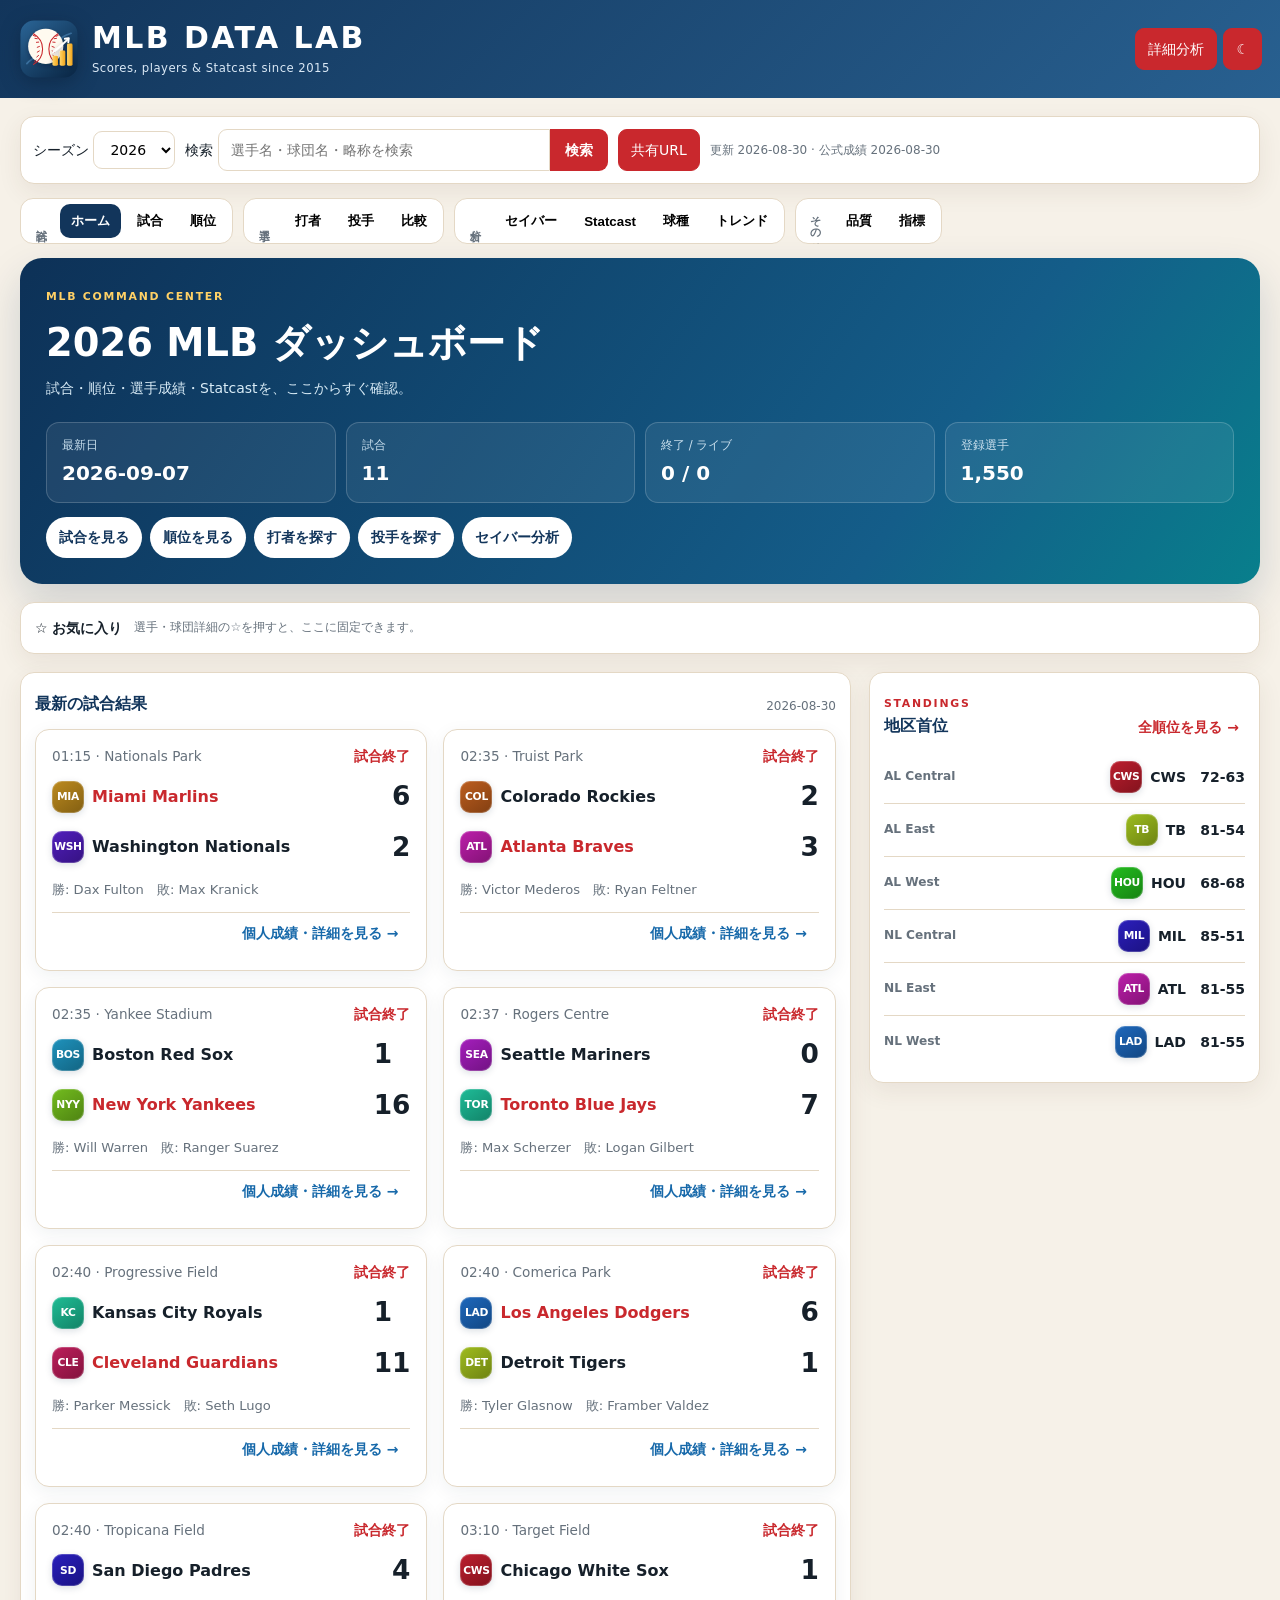
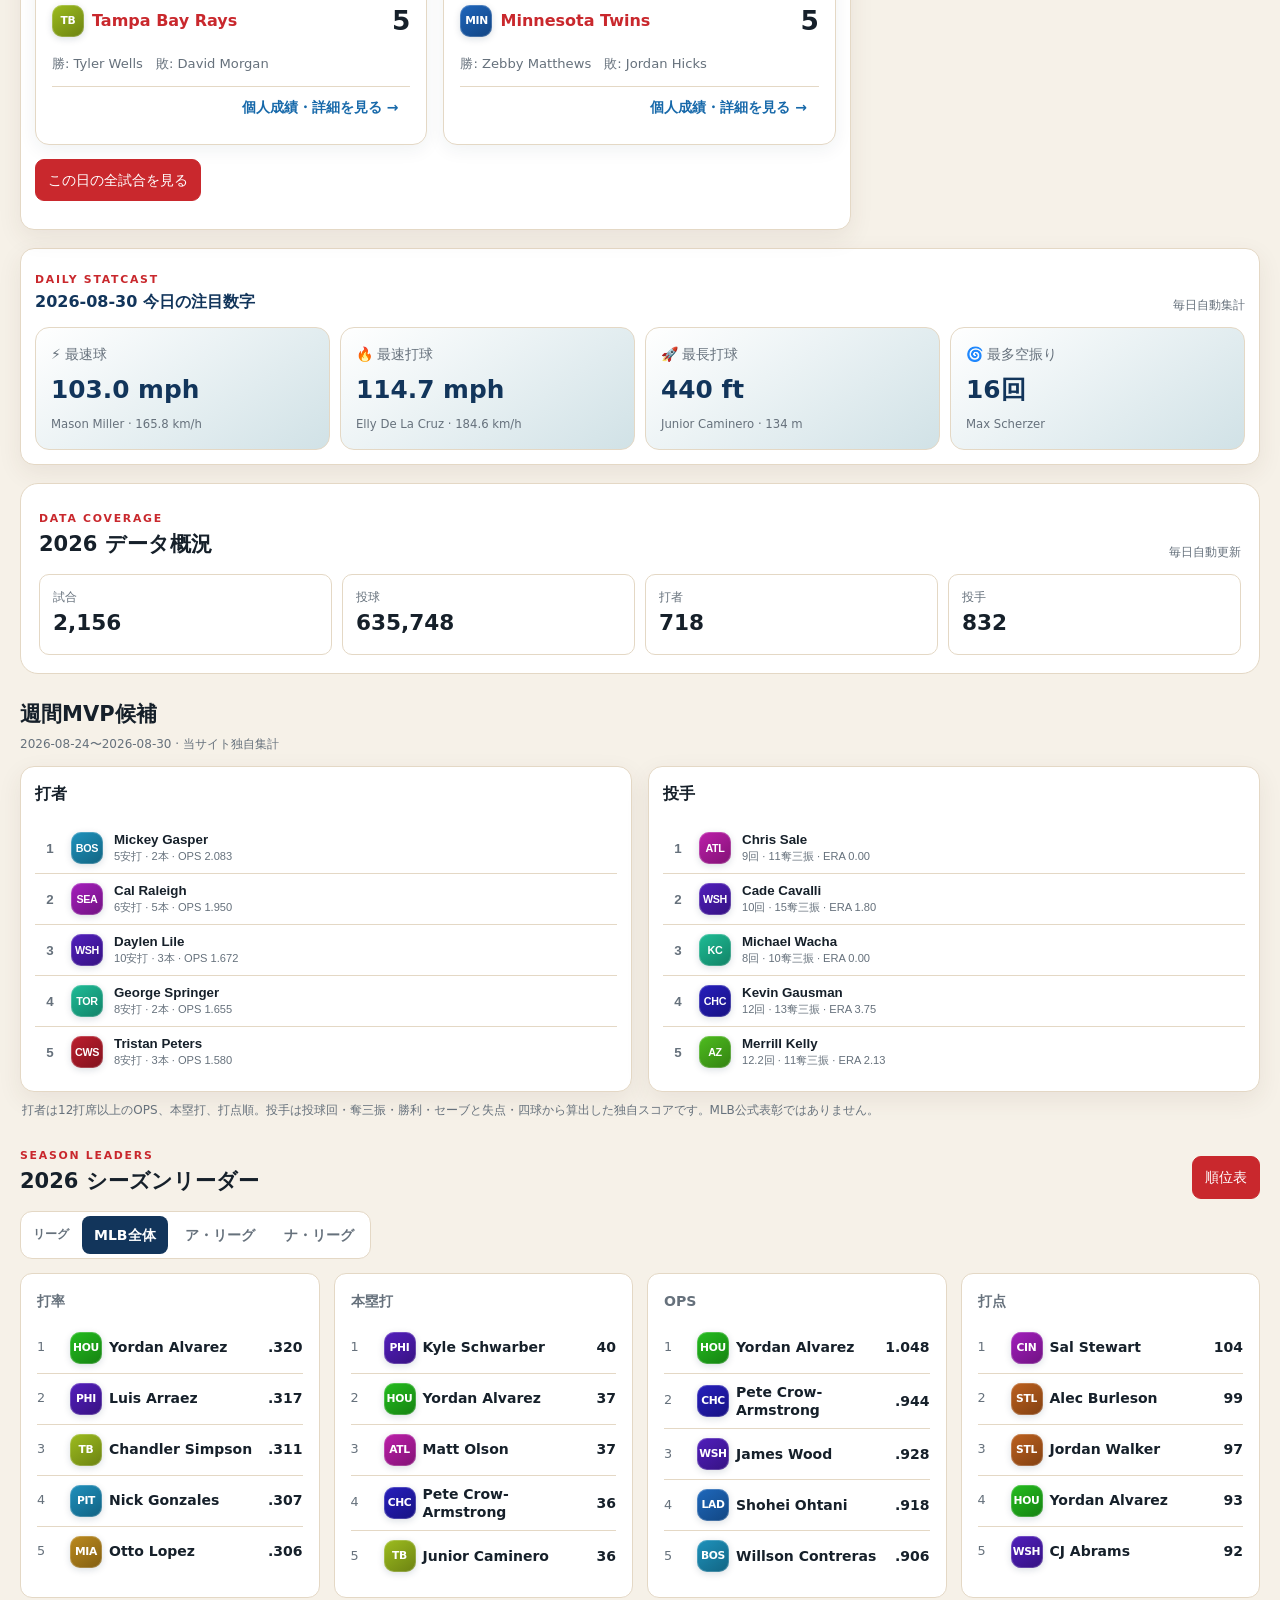
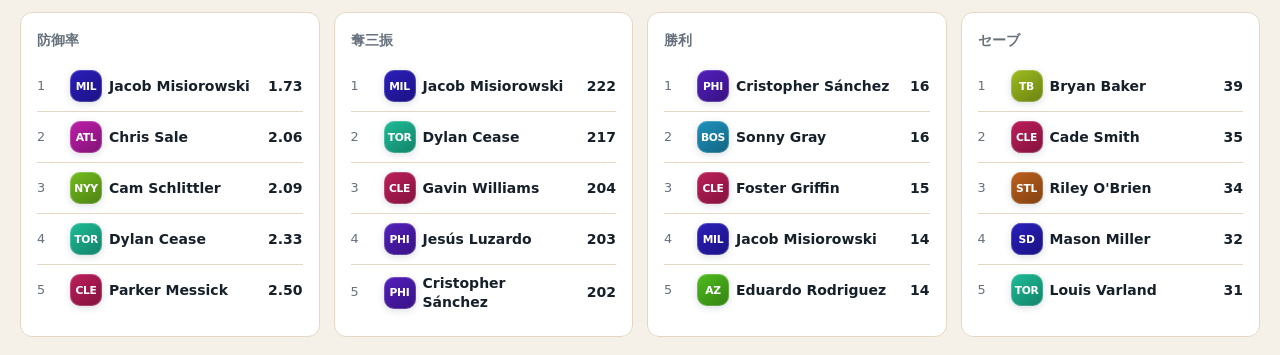
==== commit 4ac764e6: "Add complete game intelligence dashboard" ====
--- a/site/index.html
+++ b/site/index.html
@@ -1,5 +1,5 @@
-<!doctype html><html lang="ja"><head><meta charset="utf-8"><meta name="viewport" content="width=device-width,initial-scale=1"><meta name="theme-color" content="#12355b"><title>MLB DATA LAB｜試合・選手成績・Statcast分析</title><meta name="description" content="MLBの試合結果、順位表、選手成績、セイバーメトリクス、Statcastを2015年以降のデータで分析できる無料ダッシュボード。"><meta name="robots" content="index,follow"><link rel="canonical" href="https://wocchi09.github.io/mlb-statcast/"><meta property="og:title" content="MLB DATA LAB"><meta property="og:description" content="試合・選手成績・Statcastをまとめて確認できるMLBデータダッシュボード"><meta property="og:type" content="website"><meta property="og:url" content="https://wocchi09.github.io/mlb-statcast/"><link rel="icon" href="logo.svg" type="image/svg+xml"><link rel="manifest" href="manifest.webmanifest"><link rel="stylesheet" href="styles.css"><link rel="stylesheet" href="brand.css"><link rel="stylesheet" href="scoreboard.css"><link rel="stylesheet" href="analyst.css"><link rel="stylesheet" href="ux.css?v=20260827"><link rel="stylesheet" href="readability.css?v=20260830k"><script src="https://cdn.plot.ly/plotly-3.1.0.min.js"></script><script type="application/ld+json">{"@context":"https://schema.org","@type":"WebSite","name":"MLB DATA LAB","url":"https://wocchi09.github.io/mlb-statcast/","description":"MLBの試合、選手成績、Statcast分析ダッシュボード"}</script></head><body>
+<!doctype html><html lang="ja"><head><meta charset="utf-8"><meta name="viewport" content="width=device-width,initial-scale=1"><meta name="theme-color" content="#12355b"><title>MLB DATA LAB｜試合・選手成績・Statcast分析</title><meta name="description" content="MLBの試合結果、順位表、選手成績、セイバーメトリクス、Statcastを2015年以降のデータで分析できる無料ダッシュボード。"><meta name="robots" content="index,follow"><link rel="canonical" href="https://wocchi09.github.io/mlb-statcast/"><meta property="og:title" content="MLB DATA LAB"><meta property="og:description" content="試合・選手成績・Statcastをまとめて確認できるMLBデータダッシュボード"><meta property="og:type" content="website"><meta property="og:url" content="https://wocchi09.github.io/mlb-statcast/"><link rel="icon" href="logo.svg" type="image/svg+xml"><link rel="manifest" href="manifest.webmanifest"><link rel="stylesheet" href="styles.css"><link rel="stylesheet" href="brand.css"><link rel="stylesheet" href="scoreboard.css"><link rel="stylesheet" href="analyst.css"><link rel="stylesheet" href="ux.css?v=20260827"><link rel="stylesheet" href="readability.css?v=20260831a"><script src="https://cdn.plot.ly/plotly-3.1.0.min.js"></script><script type="application/ld+json">{"@context":"https://schema.org","@type":"WebSite","name":"MLB DATA LAB","url":"https://wocchi09.github.io/mlb-statcast/","description":"MLBの試合、選手成績、Statcast分析ダッシュボード"}</script></head><body>
 <header class="hero"><div class="hero-in"><a class="brand" href="./" aria-label="MLB Data Lab トップ"><img src="logo.svg" alt=""><span><strong>MLB DATA LAB</strong><small>Scores, players & Statcast since 2015</small></span></a><div class="hero-actions"><a class="btn" href="https://wocchi-mlb-statcast.streamlit.app">詳細分析</a><button class="btn" id="theme" aria-label="配色を切り替える">☾</button></div></div></header>
 <main class="wrap"><section class="controls"><label>シーズン <select id="season"></select></label><label class="global-search">検索 <span class="search-box"><input id="search" type="search" autocomplete="off" placeholder="選手名・球団名・略称を検索" aria-label="選手または球団を検索" aria-controls="searchResults" aria-expanded="false"><button type="button" id="searchButton" aria-label="検索する">検索</button></span><div id="searchResults" class="search-results" role="listbox"></div></label><button class="btn" id="share">共有URL</button><span class="note" id="updated"></span></section>
 <label class="mobile-nav-label">メニュー<select id="mobileNav"><optgroup label="試合"><option value="home">ホーム</option><option value="games">試合</option><option value="standings">順位</option></optgroup><optgroup label="選手"><option value="batters">打者成績</option><option value="pitchers">投手成績</option><option value="compare">選手比較</option></optgroup><optgroup label="分析"><option value="sabermetrics">セイバー</option><option value="overview">Statcast</option><option value="arsenal">球種</option><option value="trends">トレンド</option></optgroup><optgroup label="その他"><option value="quality">品質</option><option value="method">指標ガイド</option></optgroup></select></label><nav class="tabs" id="tabs"><div class="tab-group"><span>試合</span><button class="tab on" data-view="home">ホーム</button><button class="tab" data-view="games">試合</button><button class="tab" data-view="standings">順位</button></div><div class="tab-group"><span>選手</span><button class="tab" data-view="batters">打者</button><button class="tab" data-view="pitchers">投手</button><button class="tab" data-view="compare">比較</button></div><div class="tab-group"><span>分析</span><button class="tab" data-view="sabermetrics">セイバー</button><button class="tab" data-view="overview">Statcast</button><button class="tab" data-view="arsenal">球種</button><button class="tab" data-view="trends">トレンド</button></div><div class="tab-group"><span>その他</span><button class="tab" data-view="quality">品質</button><button class="tab" data-view="method">指標</button></div></nav>
-<section id="view"></section></main><script src="app.js?v=20260830k"></script></body></html>
+<section id="view"></section></main><script src="app.js?v=20260831a"></script></body></html>
--- a/site/readability.css
+++ b/site/readability.css
@@ -211,6 +211,35 @@
 .pitch-list-head small,.pitch-row small { display: block; color: var(--muted); }
 .pitch-row { border-top: 1px solid var(--line); font-variant-numeric: tabular-nums; }
 .pitch-no { display: grid; place-items: center; width: 25px; height: 25px; border-radius: 50%; color: #fff; font-weight: 900; }
+.daily-highlights { margin: 18px 0; }
+.daily-highlight-grid { display: grid; grid-template-columns: repeat(4,minmax(0,1fr)); gap: 10px; }
+.daily-highlight { padding: 15px; border: 1px solid var(--line); border-radius: 14px; background: linear-gradient(145deg,var(--panel),color-mix(in srgb,var(--panel) 80%,#176c83 20%)); }
+.daily-highlight span,.daily-highlight small { display: block; color: var(--muted); }
+.daily-highlight strong { display: block; margin: 5px 0; color: var(--navy); font-size: 1.55rem; }
+.game-analysis { margin-bottom: 30px; }
+.analysis-hero { margin: -14px -14px 16px; padding: 24px; border-radius: 14px 14px 20px 20px; background: linear-gradient(125deg,#102f4d,#176c83); color: #fff; }
+.analysis-hero .eyebrow { color: #ffd166; }.analysis-hero h2 { margin: 4px 0; color: #fff; font-size: clamp(1.5rem,3vw,2.25rem); }.analysis-hero p { margin: 0; color: #d8edf2; }
+.analysis-kpis { display: grid; grid-template-columns: repeat(4,minmax(0,1fr)); gap: 10px; margin-bottom: 14px; }
+.analysis-kpis > div { display: grid; padding: 14px; border: 1px solid var(--line); border-radius: 14px; background: var(--panel); }
+.analysis-kpis small,.analysis-kpis span { color: var(--muted); }.analysis-kpis strong { color: var(--navy); font-size: 1.5rem; }.analysis-kpis em { font-size: .72rem; font-style: normal; }
+.analysis-grid { display: grid; grid-template-columns: 1.15fr .85fr; gap: 12px; }
+.analysis-grid h3,.fatigue-panel h3 { margin: 0; color: var(--navy); }
+.game-chart { min-height: 310px; }
+.turning-plays { display: grid; gap: 6px; margin: 4px 0 0; padding: 0; list-style: none; }
+.turning-plays li { display: flex; justify-content: space-between; gap: 12px; padding: 8px 10px; border-radius: 9px; background: var(--bg); }.turning-plays span { color: var(--muted); text-align: right; }
+.spray-field { position: relative; width: min(100%,390px); aspect-ratio: 1/1; margin: 16px auto 0; overflow: hidden; border-radius: 50% 50% 12px 12px; background: radial-gradient(circle at 50% 86%,#b78552 0 8%,transparent 9%),linear-gradient(45deg,transparent 49.6%,#f1e8d2 50% 50.4%,transparent 51%),linear-gradient(-45deg,transparent 49.6%,#f1e8d2 50% 50.4%,transparent 51%),#4c9b5f; clip-path: polygon(50% 100%,0 50%,0 0,100% 0,100% 50%); }
+.spray-field .infield { position: absolute; left: 39%; top: 63%; width: 22%; aspect-ratio: 1; rotate: 45deg; border: 3px solid #d8ad73; background: #bd8b55; }
+.spray-dot { position: absolute; z-index: 2; width: 13px; height: 13px; translate: -50% -50%; border: 2px solid #fff; border-radius: 50%; background: #12355b; box-shadow: 0 2px 5px #0005; }
+.spray-dot.homer { width: 17px; height: 17px; background: #c9282d; }
+.fatigue-panel { margin: 12px 0; }
+.arsenal-section { margin-top: 22px; }
+.arsenal-card { margin-bottom: 9px; overflow: hidden; border: 1px solid var(--line); border-radius: 13px; background: var(--panel); }
+.arsenal-card summary { display: grid; grid-template-columns: minmax(160px,1fr) auto auto; gap: 14px; padding: 13px 15px; cursor: pointer; }
+.arsenal-card summary small { color: var(--muted); }.arsenal-card .tablewrap { max-height: none; border-top: 1px solid var(--line); }
+.arsenal-note { padding: 0 14px 10px; color: var(--muted); }
+.model-note { margin: 16px 0; padding: 12px 14px; border-radius: 12px; background: var(--bg); color: var(--muted); }.model-note summary { cursor: pointer; color: var(--navy); font-weight: 900; }
+.pregame-grid { display: grid; grid-template-columns: 1fr 1fr; gap: 12px; }
+.pregame-pitcher { padding: 18px; border: 1px solid var(--line); border-radius: 14px; background: var(--panel); }.pregame-pitcher > span { color: var(--muted); }.pregame-pitcher h3 { margin: 4px 0 12px; color: var(--navy); font-size: 1.25rem; }.pregame-pitcher div { display: grid; grid-template-columns: repeat(2,1fr); gap: 7px; }.pregame-pitcher b { padding: 8px; border-radius: 8px; background: var(--bg); }
 
 .tabs { align-items: stretch; gap: 10px; }
 .tab-group { display: flex; align-items: center; gap: 5px; padding: 5px; border: 1px solid var(--line); border-radius: 13px; background: var(--panel); }
@@ -340,6 +369,11 @@
   .batted-kpis { grid-template-columns: repeat(3,1fr); }
   .pitch-list-head,.pitch-row { grid-template-columns: 28px minmax(90px,1.15fr) minmax(105px,1fr) minmax(120px,1.3fr); min-width: 470px; }
   .pitch-list { overflow-x: auto; }
+  .daily-highlight-grid,.analysis-kpis { grid-template-columns: repeat(2,minmax(0,1fr)); }
+  .daily-highlight { padding: 12px; }.daily-highlight strong { font-size: 1.25rem; }
+  .analysis-grid,.pregame-grid { grid-template-columns: 1fr; }
+  .analysis-hero { padding: 20px 16px; }
+  .arsenal-card summary { grid-template-columns: 1fr auto; }.arsenal-card summary small { grid-column: 1 / 3; }
   .tabs { position: sticky; top: 0; z-index: 8; margin: 9px -10px 14px; padding: 7px 10px; background: var(--bg); scroll-padding: 10px; }
   .tab { padding: 8px 12px; border-radius: 999px; font-size: .82rem; }
 }
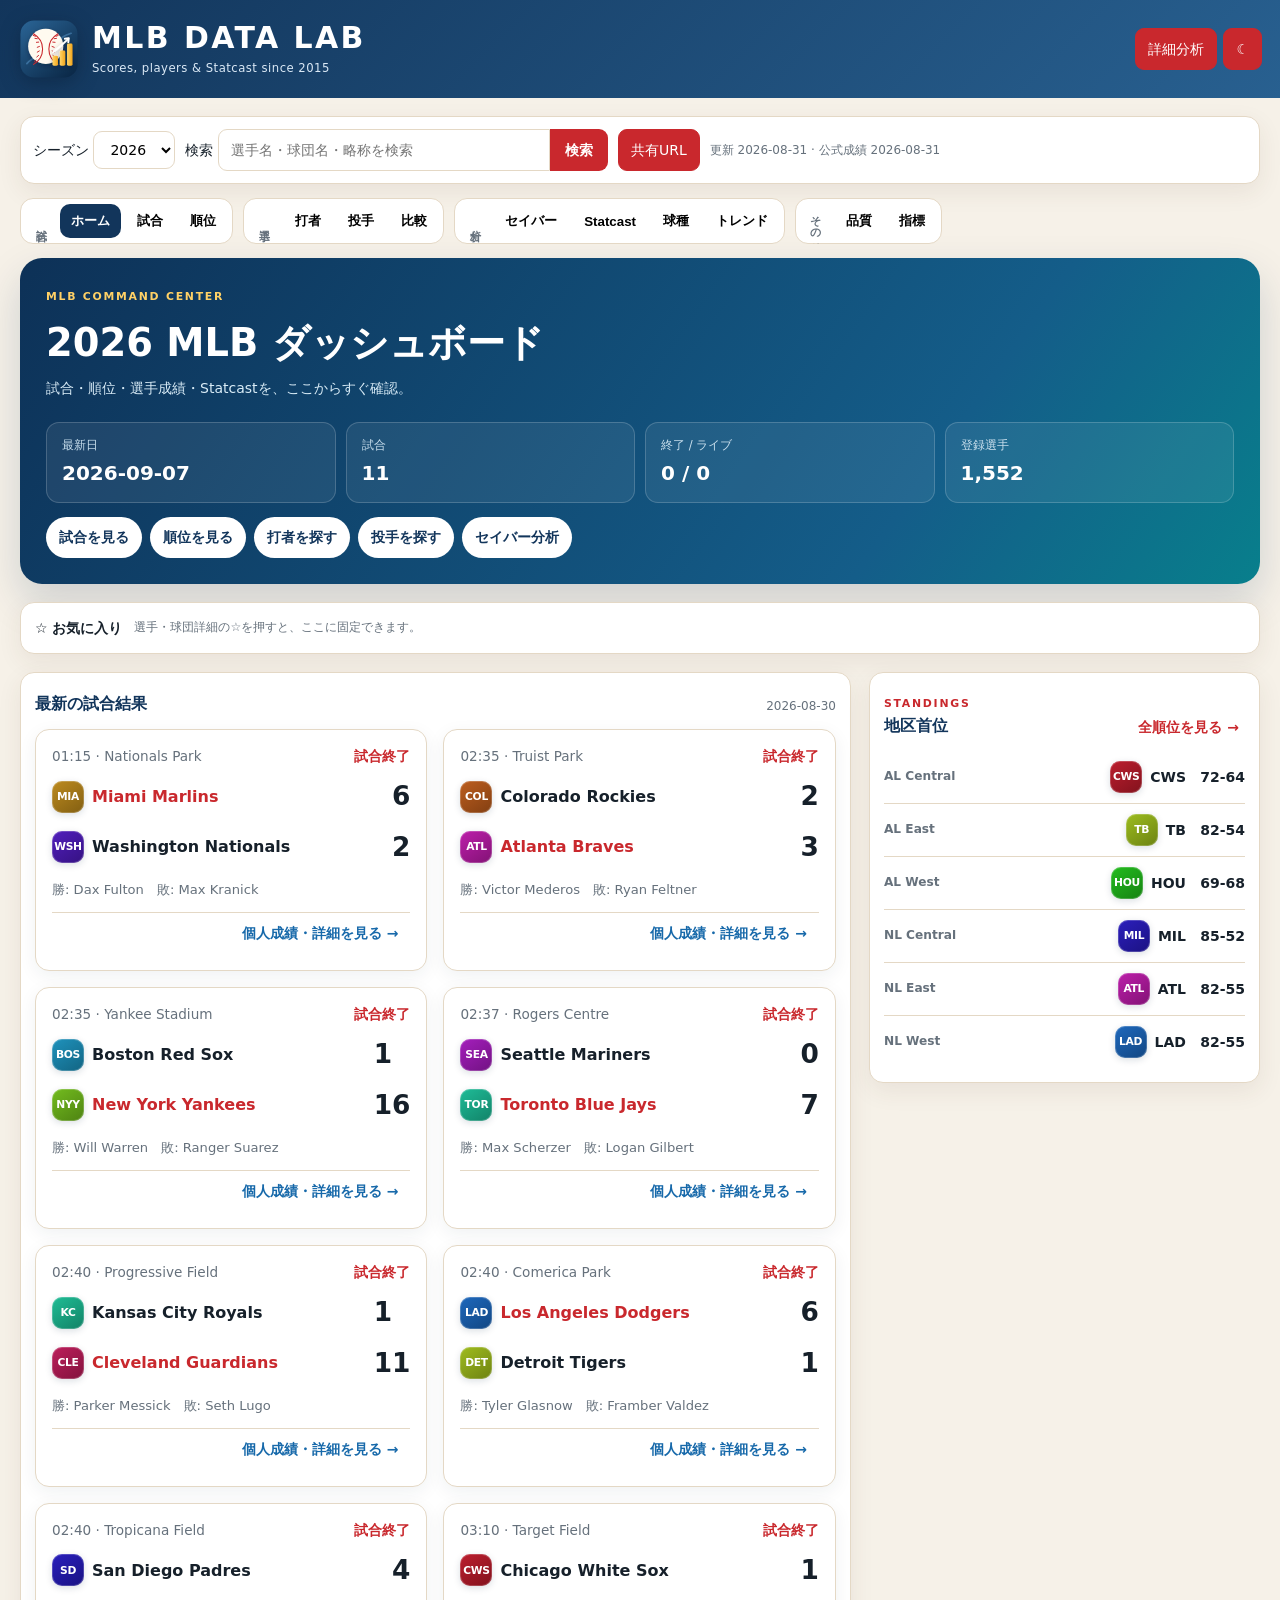
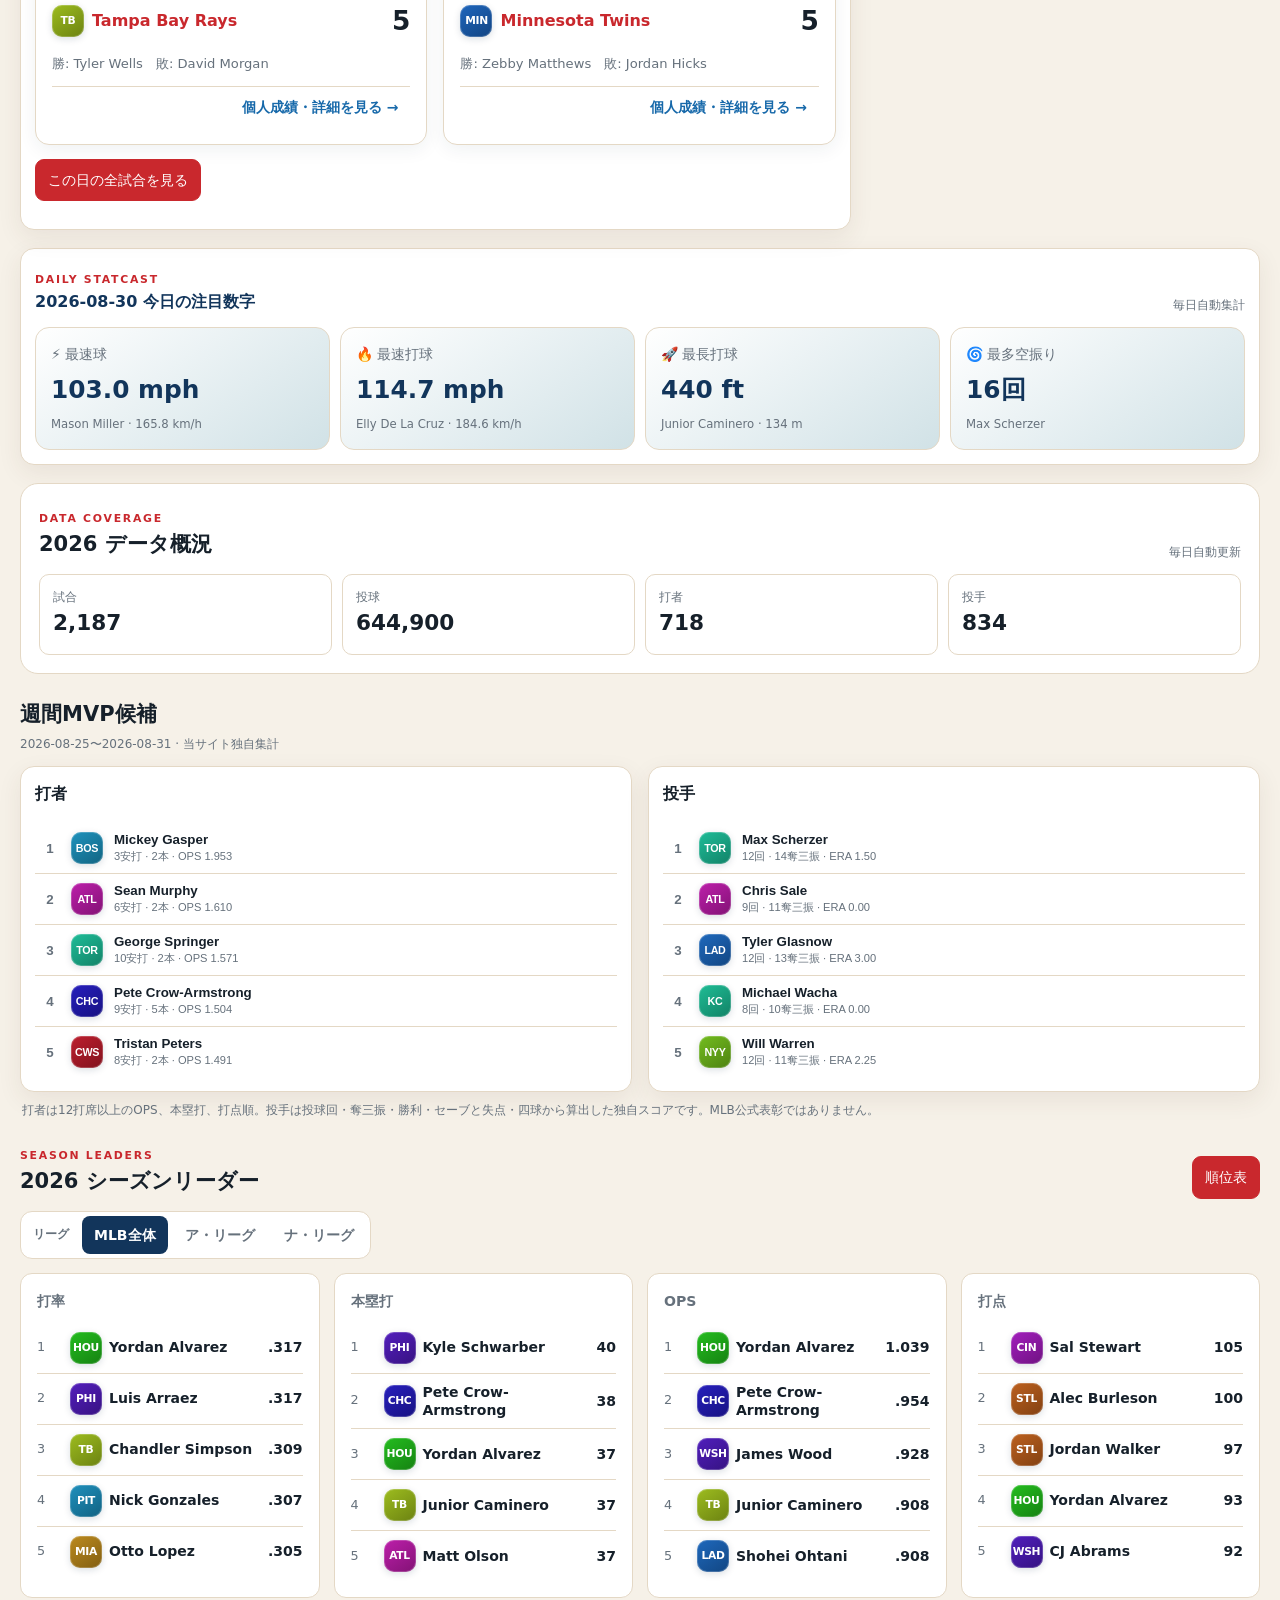
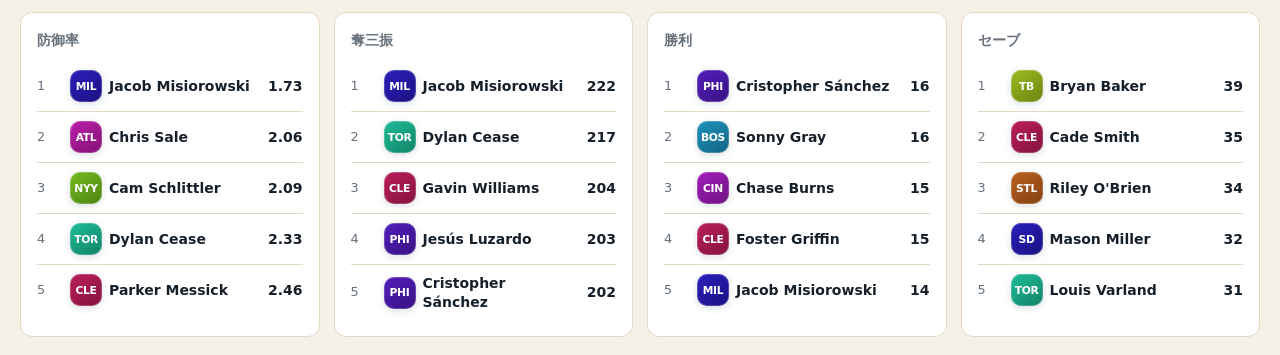
==== commit ddeb73b0: "Redesign game analysis for readability" ====
--- a/site/index.html
+++ b/site/index.html
@@ -1,5 +1,5 @@
-<!doctype html><html lang="ja"><head><meta charset="utf-8"><meta name="viewport" content="width=device-width,initial-scale=1"><meta name="theme-color" content="#12355b"><title>MLB DATA LAB｜試合・選手成績・Statcast分析</title><meta name="description" content="MLBの試合結果、順位表、選手成績、セイバーメトリクス、Statcastを2015年以降のデータで分析できる無料ダッシュボード。"><meta name="robots" content="index,follow"><link rel="canonical" href="https://wocchi09.github.io/mlb-statcast/"><meta property="og:title" content="MLB DATA LAB"><meta property="og:description" content="試合・選手成績・Statcastをまとめて確認できるMLBデータダッシュボード"><meta property="og:type" content="website"><meta property="og:url" content="https://wocchi09.github.io/mlb-statcast/"><link rel="icon" href="logo.svg" type="image/svg+xml"><link rel="manifest" href="manifest.webmanifest"><link rel="stylesheet" href="styles.css"><link rel="stylesheet" href="brand.css"><link rel="stylesheet" href="scoreboard.css"><link rel="stylesheet" href="analyst.css"><link rel="stylesheet" href="ux.css?v=20260827"><link rel="stylesheet" href="readability.css?v=20260831a"><script src="https://cdn.plot.ly/plotly-3.1.0.min.js"></script><script type="application/ld+json">{"@context":"https://schema.org","@type":"WebSite","name":"MLB DATA LAB","url":"https://wocchi09.github.io/mlb-statcast/","description":"MLBの試合、選手成績、Statcast分析ダッシュボード"}</script></head><body>
+<!doctype html><html lang="ja"><head><meta charset="utf-8"><meta name="viewport" content="width=device-width,initial-scale=1"><meta name="theme-color" content="#12355b"><title>MLB DATA LAB｜試合・選手成績・Statcast分析</title><meta name="description" content="MLBの試合結果、順位表、選手成績、セイバーメトリクス、Statcastを2015年以降のデータで分析できる無料ダッシュボード。"><meta name="robots" content="index,follow"><link rel="canonical" href="https://wocchi09.github.io/mlb-statcast/"><meta property="og:title" content="MLB DATA LAB"><meta property="og:description" content="試合・選手成績・Statcastをまとめて確認できるMLBデータダッシュボード"><meta property="og:type" content="website"><meta property="og:url" content="https://wocchi09.github.io/mlb-statcast/"><link rel="icon" href="logo.svg" type="image/svg+xml"><link rel="manifest" href="manifest.webmanifest"><link rel="stylesheet" href="styles.css"><link rel="stylesheet" href="brand.css"><link rel="stylesheet" href="scoreboard.css"><link rel="stylesheet" href="analyst.css"><link rel="stylesheet" href="ux.css?v=20260827"><link rel="stylesheet" href="readability.css?v=20260901a"><script src="https://cdn.plot.ly/plotly-3.1.0.min.js"></script><script type="application/ld+json">{"@context":"https://schema.org","@type":"WebSite","name":"MLB DATA LAB","url":"https://wocchi09.github.io/mlb-statcast/","description":"MLBの試合、選手成績、Statcast分析ダッシュボード"}</script></head><body>
 <header class="hero"><div class="hero-in"><a class="brand" href="./" aria-label="MLB Data Lab トップ"><img src="logo.svg" alt=""><span><strong>MLB DATA LAB</strong><small>Scores, players & Statcast since 2015</small></span></a><div class="hero-actions"><a class="btn" href="https://wocchi-mlb-statcast.streamlit.app">詳細分析</a><button class="btn" id="theme" aria-label="配色を切り替える">☾</button></div></div></header>
 <main class="wrap"><section class="controls"><label>シーズン <select id="season"></select></label><label class="global-search">検索 <span class="search-box"><input id="search" type="search" autocomplete="off" placeholder="選手名・球団名・略称を検索" aria-label="選手または球団を検索" aria-controls="searchResults" aria-expanded="false"><button type="button" id="searchButton" aria-label="検索する">検索</button></span><div id="searchResults" class="search-results" role="listbox"></div></label><button class="btn" id="share">共有URL</button><span class="note" id="updated"></span></section>
 <label class="mobile-nav-label">メニュー<select id="mobileNav"><optgroup label="試合"><option value="home">ホーム</option><option value="games">試合</option><option value="standings">順位</option></optgroup><optgroup label="選手"><option value="batters">打者成績</option><option value="pitchers">投手成績</option><option value="compare">選手比較</option></optgroup><optgroup label="分析"><option value="sabermetrics">セイバー</option><option value="overview">Statcast</option><option value="arsenal">球種</option><option value="trends">トレンド</option></optgroup><optgroup label="その他"><option value="quality">品質</option><option value="method">指標ガイド</option></optgroup></select></label><nav class="tabs" id="tabs"><div class="tab-group"><span>試合</span><button class="tab on" data-view="home">ホーム</button><button class="tab" data-view="games">試合</button><button class="tab" data-view="standings">順位</button></div><div class="tab-group"><span>選手</span><button class="tab" data-view="batters">打者</button><button class="tab" data-view="pitchers">投手</button><button class="tab" data-view="compare">比較</button></div><div class="tab-group"><span>分析</span><button class="tab" data-view="sabermetrics">セイバー</button><button class="tab" data-view="overview">Statcast</button><button class="tab" data-view="arsenal">球種</button><button class="tab" data-view="trends">トレンド</button></div><div class="tab-group"><span>その他</span><button class="tab" data-view="quality">品質</button><button class="tab" data-view="method">指標</button></div></nav>
-<section id="view"></section></main><script src="app.js?v=20260831a"></script></body></html>
+<section id="view"></section></main><script src="app.js?v=20260901a"></script></body></html>
--- a/site/readability.css
+++ b/site/readability.css
@@ -240,6 +240,27 @@
 .model-note { margin: 16px 0; padding: 12px 14px; border-radius: 12px; background: var(--bg); color: var(--muted); }.model-note summary { cursor: pointer; color: var(--navy); font-weight: 900; }
 .pregame-grid { display: grid; grid-template-columns: 1fr 1fr; gap: 12px; }
 .pregame-pitcher { padding: 18px; border: 1px solid var(--line); border-radius: 14px; background: var(--panel); }.pregame-pitcher > span { color: var(--muted); }.pregame-pitcher h3 { margin: 4px 0 12px; color: var(--navy); font-size: 1.25rem; }.pregame-pitcher div { display: grid; grid-template-columns: repeat(2,1fr); gap: 7px; }.pregame-pitcher b { padding: 8px; border-radius: 8px; background: var(--bg); }
+.advanced-suite { margin: 30px 0; padding-top: 24px; border-top: 4px solid var(--navy); }
+.auto-report { margin: 12px 0; padding: 18px 20px; border-radius: 16px; background: linear-gradient(120deg,#112f4d,#315f79); color: #fff; }
+.auto-report span { color: #ffd166; font-size: .72rem; font-weight: 900; letter-spacing: .12em; }.auto-report p { margin: 7px 0 0; color: #e5f2f6; line-height: 1.8; }
+.quality-kpis { display: grid; grid-template-columns: repeat(4,minmax(0,1fr)); gap: 10px; margin: 12px 0; }
+.quality-kpis > div { display: grid; padding: 14px; border: 1px solid var(--line); border-radius: 13px; background: var(--panel); }.quality-kpis small,.quality-kpis span { color: var(--muted); }.quality-kpis b { color: var(--navy); font-size: 1.35rem; }
+.advanced-grid { display: grid; grid-template-columns: 1fr 1fr; gap: 12px; margin: 12px 0; }.advanced-grid h3 { margin: 0 0 4px; color: var(--navy); }
+.pitcher-score-grid { display: grid; grid-template-columns: repeat(auto-fit,minmax(180px,1fr)); gap: 9px; }.pitcher-score-grid > div { display: grid; padding: 13px; border: 1px solid var(--line); border-radius: 12px; background: var(--bg); }.pitcher-score-grid strong { color: var(--accent); font-size: 1.65rem; }.pitcher-score-grid span,.pitcher-score-grid small { color: var(--muted); }
+.team-context { display: grid; grid-template-columns: 1fr 1fr; gap: 10px; }.team-context > div { display: grid; grid-template-columns: 1fr 1fr; gap: 5px; padding: 12px; border-radius: 11px; background: var(--bg); }.team-context b { grid-column: 1 / 3; color: var(--navy); }
+.environment-list { margin: 8px 0; }.environment-list > div { display: grid; grid-template-columns: 90px 1fr; gap: 9px; padding: 7px 0; border-bottom: 1px solid var(--line); }.environment-list dt { color: var(--muted); }.environment-list dd { margin: 0; font-weight: 800; }
+.glossary { margin-top: 12px; padding: 13px 15px; border: 1px solid var(--line); border-radius: 12px; background: var(--panel); }.glossary summary { cursor: pointer; color: var(--navy); font-weight: 900; }.glossary > div { display: grid; grid-template-columns: 1fr 1fr; gap: 0 16px; }.glossary p { margin: 7px 0; }
+.series-snapshot { display: flex; align-items: center; justify-content: space-between; gap: 18px; margin: 0 0 16px; }.series-snapshot h2 { margin: 3px 0; }.series-snapshot p { margin: 0; color: var(--muted); }.series-games { display: flex; gap: 7px; }.series-games button { display: grid; min-width: 62px; padding: 8px; border: 1px solid var(--line); border-radius: 10px; background: var(--bg); color: var(--ink); cursor: pointer; }.series-games b { color: var(--accent); }.series-games small { color: var(--muted); }
+.game-jump-nav { position: sticky; z-index: 7; top: 8px; display: flex; align-items: center; gap: 7px; margin: 14px 0; padding: 9px; overflow-x: auto; border: 1px solid var(--line); border-radius: 16px; background: color-mix(in srgb,var(--panel) 94%,transparent); box-shadow: 0 10px 28px #102a4320; backdrop-filter: blur(12px); scrollbar-width: none; }
+.game-jump-nav::-webkit-scrollbar { display: none; }.jump-intro { display: grid; flex: 0 0 auto; min-width: 150px; padding: 0 9px; border-right: 1px solid var(--line); }.jump-intro span { color: var(--accent); font-size: .68rem; font-weight: 900; }.jump-intro b { font-size: .78rem; }
+.game-jump-nav a { display: flex; align-items: center; gap: 6px; flex: 0 0 auto; padding: 9px 11px; border-radius: 10px; color: var(--ink); font-weight: 800; text-decoration: none; }.game-jump-nav a:hover { background: var(--bg); color: var(--accent); }.game-jump-nav i { color: var(--muted); font-size: .65rem; font-style: normal; }
+.density-switch { display: flex; flex: 0 0 auto; margin-left: auto; padding: 3px; border-radius: 10px; background: var(--bg); }.density-switch button { border: 0; border-radius: 8px; padding: 7px 9px; background: transparent; color: var(--muted); font: inherit; font-size: .72rem; font-weight: 900; cursor: pointer; }.density-switch button.on { background: var(--navy); color: #fff; }
+.game-readable { padding: clamp(12px,2vw,24px); }.game-readable > section { scroll-margin-top: 92px; }.game-readable .game-analysis,.game-readable .advanced-suite,.game-readable .plate-section,.game-readable .box-score-section { max-width: 1280px; margin-right: auto; margin-left: auto; }.game-readable .section-head h2 { font-size: clamp(1.25rem,2.4vw,1.75rem); }.game-readable .panel { box-shadow: 0 8px 24px #102a4310; }
+.advanced-suite,.plate-section,.box-score-section { padding: 24px 0 4px; border-top: 1px solid var(--line); }.box-score-section { margin-top: 28px; }
+.section-reveal { display: none; width: 100%; margin: 10px 0 14px; padding: 12px; border: 1px dashed #176c8380; border-radius: 12px; background: #176c830b; color: var(--navy); font: inherit; font-weight: 900; cursor: pointer; }
+.simple-mode .section-reveal { display: block; }.simple-mode .advanced-suite .advanced-grid,.simple-mode .advanced-suite > .panel,.simple-mode .advanced-suite .glossary { display: none; }.simple-mode .plate-section > :not(.section-head):not(.section-reveal),.simple-mode .box-score-section .box-teams { display: none; }
+.simple-mode .advanced-suite { padding-bottom: 16px; }.simple-mode .plate-section,.simple-mode .box-score-section { min-height: 150px; padding-bottom: 16px; }
+.game-readable .tablewrap { border: 1px solid var(--line); border-radius: 12px; }.game-readable .official-table th { background: color-mix(in srgb,var(--panel) 75%,#8797a8 25%); }.game-readable .official-table tbody tr:nth-child(even) { background: color-mix(in srgb,var(--panel) 94%,#789 6%); }
 
 .tabs { align-items: stretch; gap: 10px; }
 .tab-group { display: flex; align-items: center; gap: 5px; padding: 5px; border: 1px solid var(--line); border-radius: 13px; background: var(--panel); }
@@ -309,6 +330,14 @@
   .grid2 { grid-template-columns: 1fr; }
   .grid2 > * { min-width: 0; }
   .standings-card-grid { grid-template-columns: repeat(2,minmax(0,1fr)); }
+}
+
+@media (min-width: 721px) and (max-width: 1100px) {
+  .game-jump-nav { top: 8px; }
+  .jump-intro { display: none; }
+  .analysis-grid,.advanced-grid { grid-template-columns: 1fr; }
+  .game-readable .game-chart { min-height: 350px; }
+  .pitcher-score-grid { grid-template-columns: repeat(2,minmax(0,1fr)); }
 }
 
 @media (max-width: 720px) {
@@ -374,6 +403,13 @@
   .analysis-grid,.pregame-grid { grid-template-columns: 1fr; }
   .analysis-hero { padding: 20px 16px; }
   .arsenal-card summary { grid-template-columns: 1fr auto; }.arsenal-card summary small { grid-column: 1 / 3; }
+  .quality-kpis { grid-template-columns: repeat(2,minmax(0,1fr)); }
+  .advanced-grid { grid-template-columns: 1fr; }
+  .team-context,.glossary > div { grid-template-columns: 1fr; }
+  .series-snapshot { align-items: flex-start; flex-direction: column; }.series-games { width: 100%; overflow-x: auto; }
+  .game-jump-nav { top: 6px; margin: 9px -4px 13px; padding: 7px; }.jump-intro { display: none; }.game-jump-nav a { padding: 8px 9px; }.density-switch { margin-left: 0; }.density-switch button { padding: 7px 8px; }
+  .game-readable { padding: 10px 8px; }.game-readable .analysis-hero { margin-right: -8px; margin-left: -8px; border-radius: 16px; }.game-readable .analysis-kpis > div,.game-readable .quality-kpis > div { min-height: 104px; }
+  .advanced-suite,.plate-section,.box-score-section { padding-top: 18px; }.game-readable .section-head { align-items: flex-start; }.game-readable .section-head > .note { max-width: 45%; text-align: right; }
   .tabs { position: sticky; top: 0; z-index: 8; margin: 9px -10px 14px; padding: 7px 10px; background: var(--bg); scroll-padding: 10px; }
   .tab { padding: 8px 12px; border-radius: 999px; font-size: .82rem; }
 }
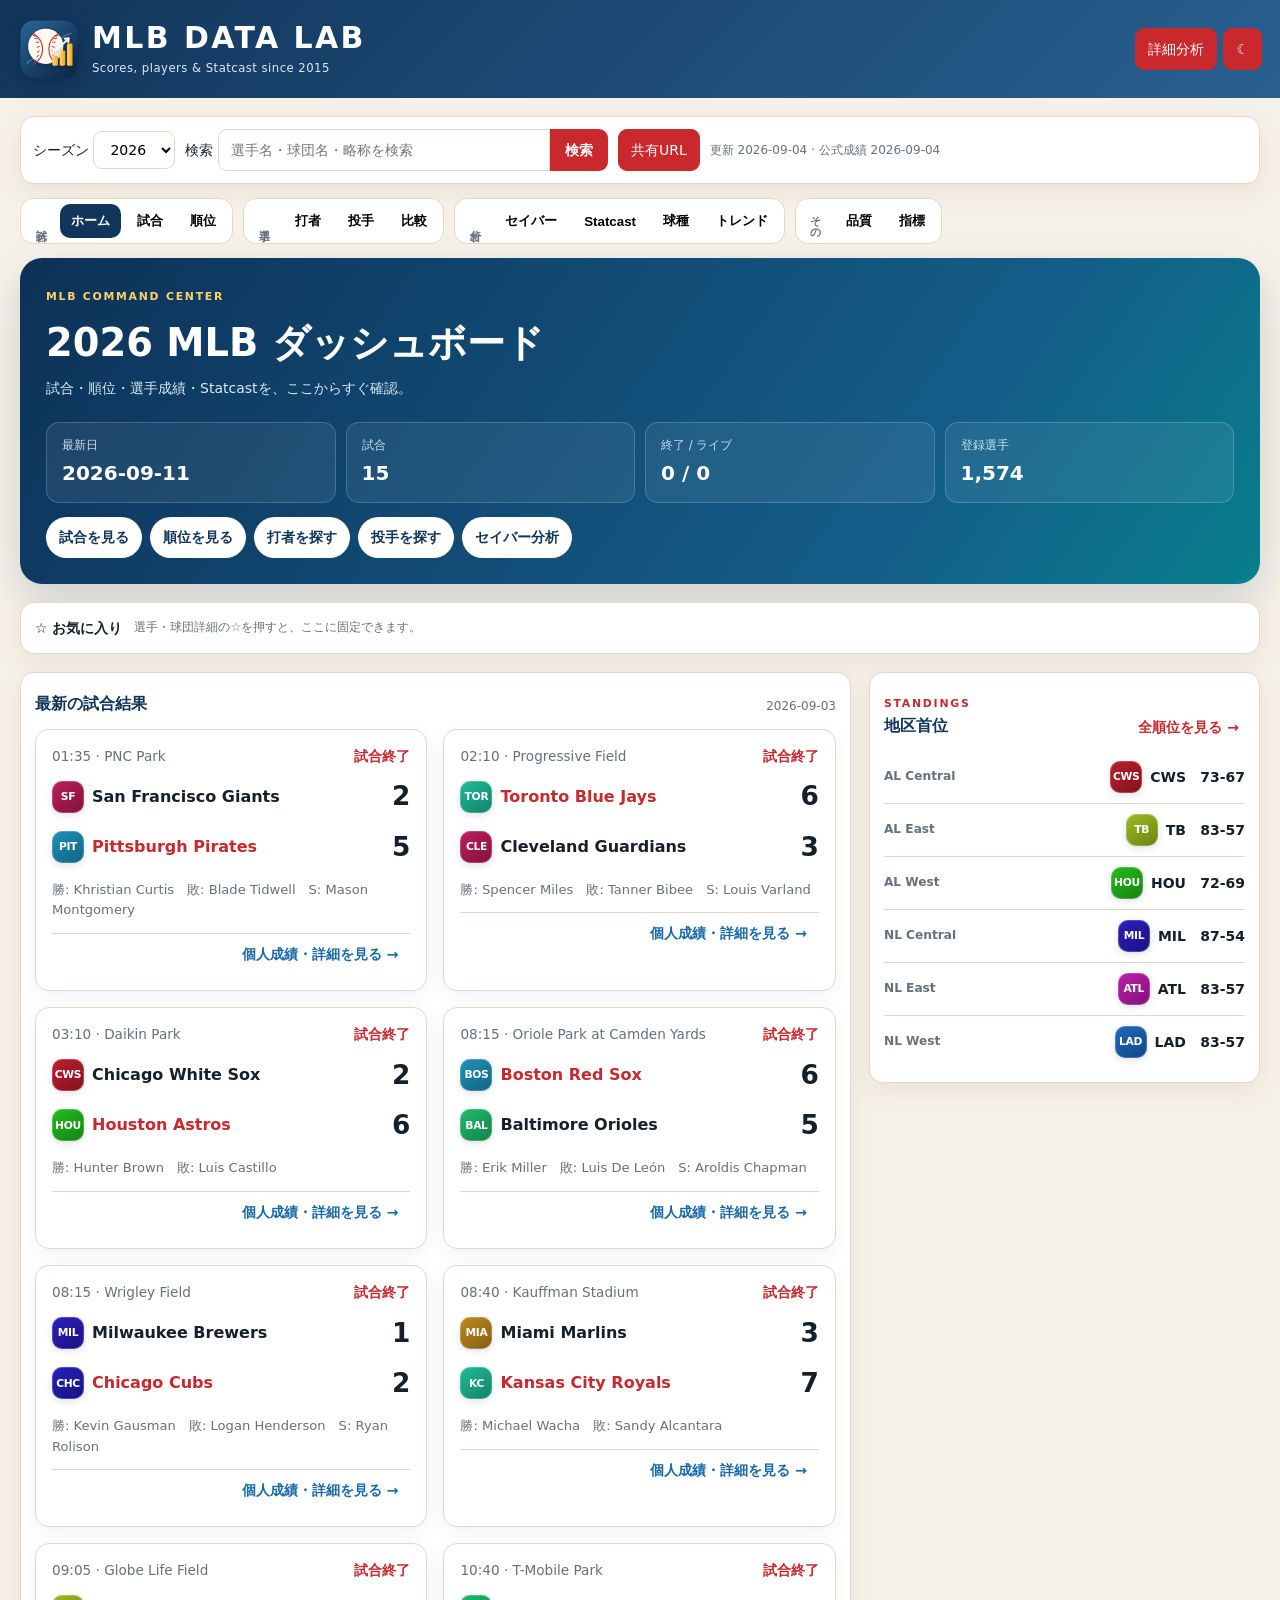
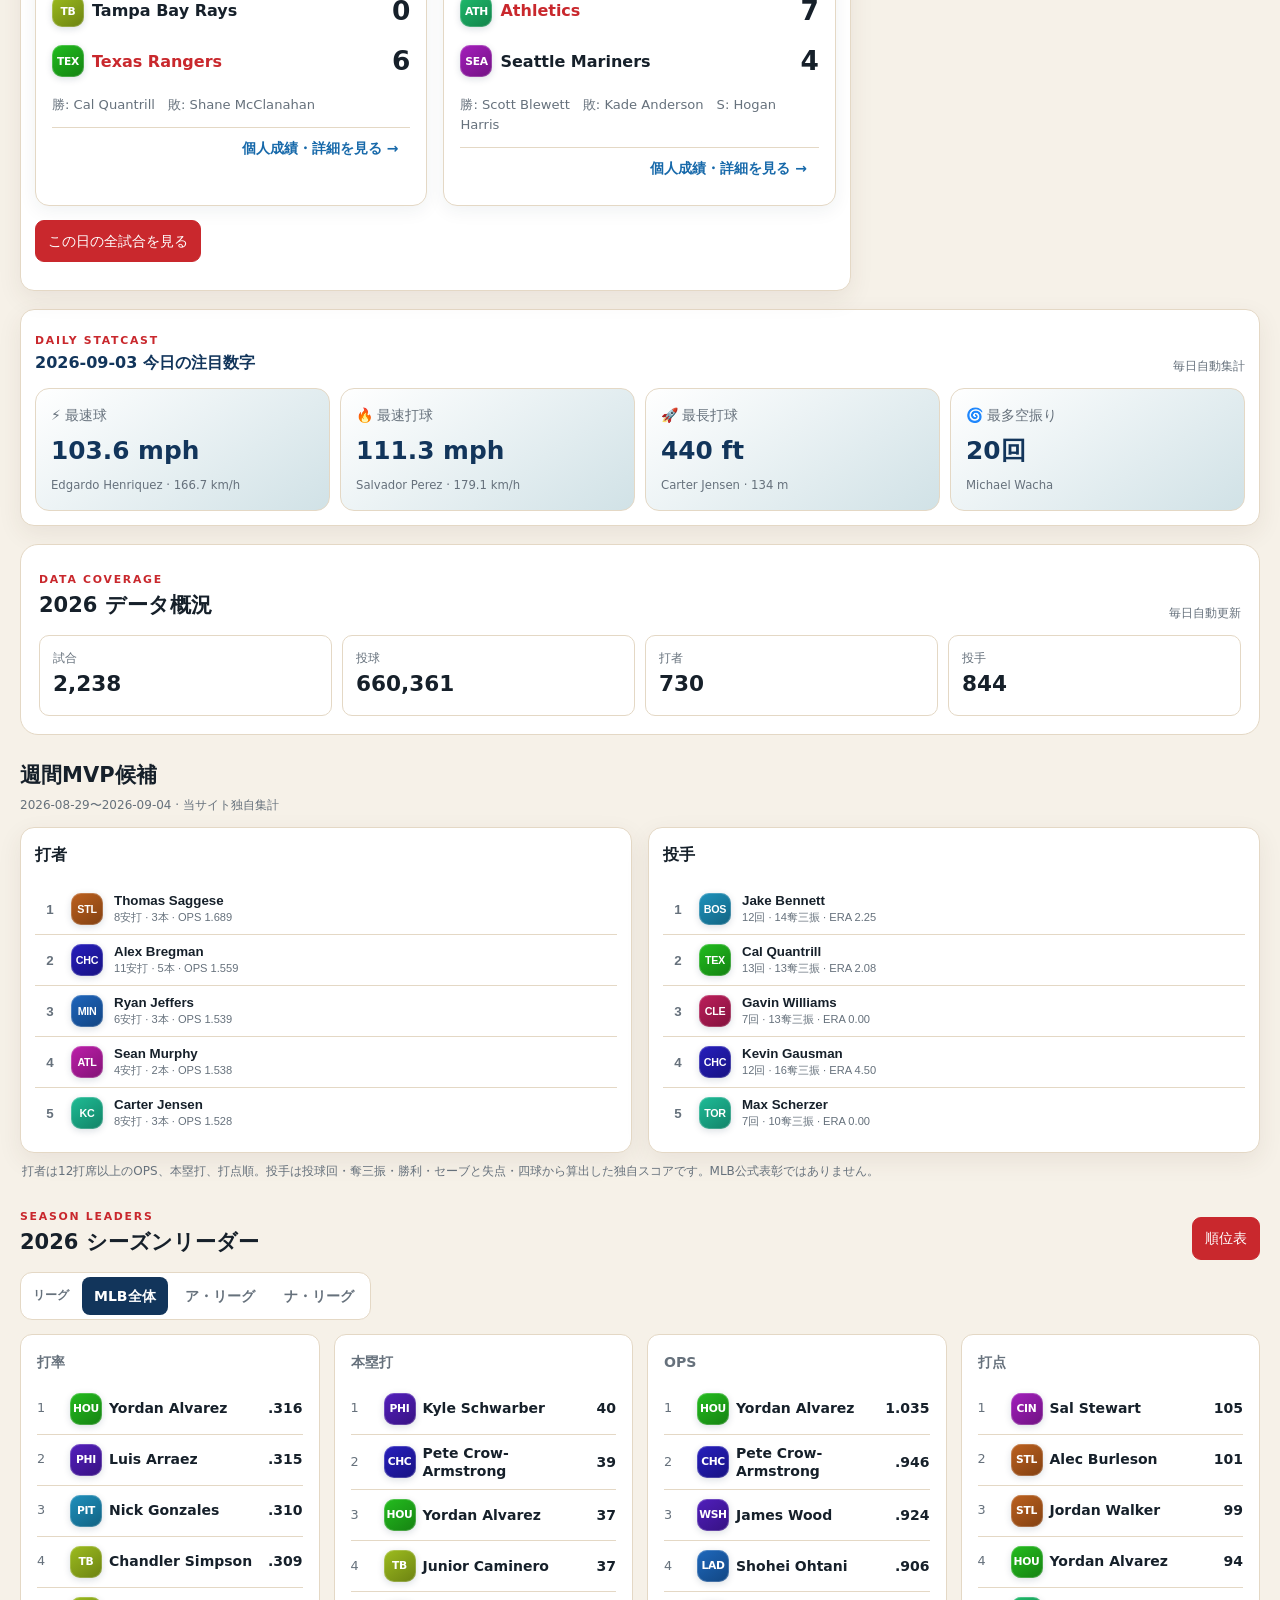
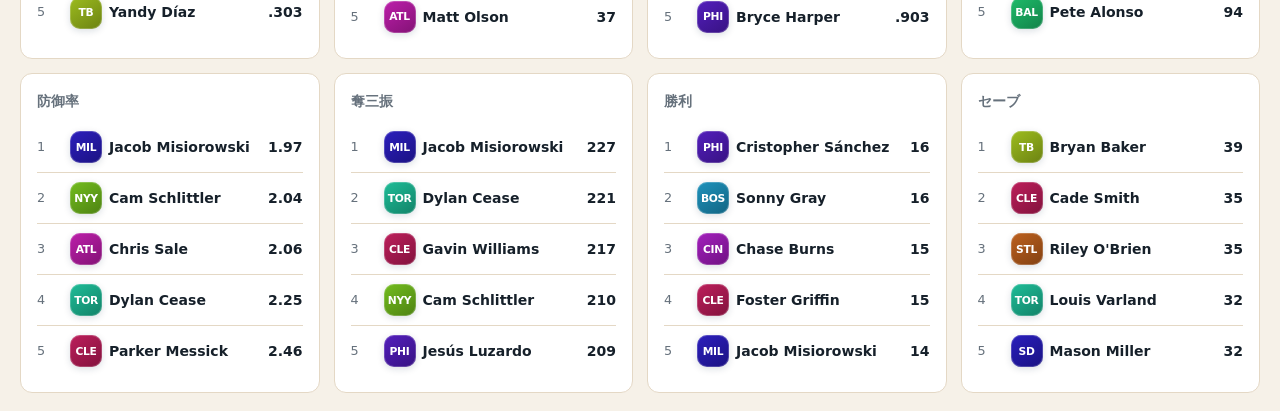
==== commit a2af4d50: "Prioritize score lineups boxscore and plate appearances" ====
--- a/site/index.html
+++ b/site/index.html
@@ -1,5 +1,5 @@
-<!doctype html><html lang="ja"><head><meta charset="utf-8"><meta name="viewport" content="width=device-width,initial-scale=1"><meta name="theme-color" content="#12355b"><title>MLB DATA LAB｜試合・選手成績・Statcast分析</title><meta name="description" content="MLBの試合結果、順位表、選手成績、セイバーメトリクス、Statcastを2015年以降のデータで分析できる無料ダッシュボード。"><meta name="robots" content="index,follow"><link rel="canonical" href="https://wocchi09.github.io/mlb-statcast/"><meta property="og:title" content="MLB DATA LAB"><meta property="og:description" content="試合・選手成績・Statcastをまとめて確認できるMLBデータダッシュボード"><meta property="og:type" content="website"><meta property="og:url" content="https://wocchi09.github.io/mlb-statcast/"><link rel="icon" href="logo.svg" type="image/svg+xml"><link rel="manifest" href="manifest.webmanifest"><link rel="stylesheet" href="styles.css"><link rel="stylesheet" href="brand.css"><link rel="stylesheet" href="scoreboard.css"><link rel="stylesheet" href="analyst.css"><link rel="stylesheet" href="ux.css?v=20260827"><link rel="stylesheet" href="readability.css?v=20260901a"><script src="https://cdn.plot.ly/plotly-3.1.0.min.js"></script><script type="application/ld+json">{"@context":"https://schema.org","@type":"WebSite","name":"MLB DATA LAB","url":"https://wocchi09.github.io/mlb-statcast/","description":"MLBの試合、選手成績、Statcast分析ダッシュボード"}</script></head><body>
+<!doctype html><html lang="ja"><head><meta charset="utf-8"><meta name="viewport" content="width=device-width,initial-scale=1"><meta name="theme-color" content="#12355b"><title>MLB DATA LAB｜試合・選手成績・Statcast分析</title><meta name="description" content="MLBの試合結果、順位表、選手成績、セイバーメトリクス、Statcastを2015年以降のデータで分析できる無料ダッシュボード。"><meta name="robots" content="index,follow"><link rel="canonical" href="https://wocchi09.github.io/mlb-statcast/"><meta property="og:title" content="MLB DATA LAB"><meta property="og:description" content="試合・選手成績・Statcastをまとめて確認できるMLBデータダッシュボード"><meta property="og:type" content="website"><meta property="og:url" content="https://wocchi09.github.io/mlb-statcast/"><link rel="icon" href="logo.svg" type="image/svg+xml"><link rel="manifest" href="manifest.webmanifest"><link rel="stylesheet" href="styles.css"><link rel="stylesheet" href="brand.css"><link rel="stylesheet" href="scoreboard.css"><link rel="stylesheet" href="analyst.css"><link rel="stylesheet" href="ux.css?v=20260827"><link rel="stylesheet" href="readability.css?v=20260905a"><link rel="stylesheet" href="match.css?v=20260905a"><script src="https://cdn.plot.ly/plotly-3.1.0.min.js"></script><script type="application/ld+json">{"@context":"https://schema.org","@type":"WebSite","name":"MLB DATA LAB","url":"https://wocchi09.github.io/mlb-statcast/","description":"MLBの試合、選手成績、Statcast分析ダッシュボード"}</script></head><body>
 <header class="hero"><div class="hero-in"><a class="brand" href="./" aria-label="MLB Data Lab トップ"><img src="logo.svg" alt=""><span><strong>MLB DATA LAB</strong><small>Scores, players & Statcast since 2015</small></span></a><div class="hero-actions"><a class="btn" href="https://wocchi-mlb-statcast.streamlit.app">詳細分析</a><button class="btn" id="theme" aria-label="配色を切り替える">☾</button></div></div></header>
 <main class="wrap"><section class="controls"><label>シーズン <select id="season"></select></label><label class="global-search">検索 <span class="search-box"><input id="search" type="search" autocomplete="off" placeholder="選手名・球団名・略称を検索" aria-label="選手または球団を検索" aria-controls="searchResults" aria-expanded="false"><button type="button" id="searchButton" aria-label="検索する">検索</button></span><div id="searchResults" class="search-results" role="listbox"></div></label><button class="btn" id="share">共有URL</button><span class="note" id="updated"></span></section>
 <label class="mobile-nav-label">メニュー<select id="mobileNav"><optgroup label="試合"><option value="home">ホーム</option><option value="games">試合</option><option value="standings">順位</option></optgroup><optgroup label="選手"><option value="batters">打者成績</option><option value="pitchers">投手成績</option><option value="compare">選手比較</option></optgroup><optgroup label="分析"><option value="sabermetrics">セイバー</option><option value="overview">Statcast</option><option value="arsenal">球種</option><option value="trends">トレンド</option></optgroup><optgroup label="その他"><option value="quality">品質</option><option value="method">指標ガイド</option></optgroup></select></label><nav class="tabs" id="tabs"><div class="tab-group"><span>試合</span><button class="tab on" data-view="home">ホーム</button><button class="tab" data-view="games">試合</button><button class="tab" data-view="standings">順位</button></div><div class="tab-group"><span>選手</span><button class="tab" data-view="batters">打者</button><button class="tab" data-view="pitchers">投手</button><button class="tab" data-view="compare">比較</button></div><div class="tab-group"><span>分析</span><button class="tab" data-view="sabermetrics">セイバー</button><button class="tab" data-view="overview">Statcast</button><button class="tab" data-view="arsenal">球種</button><button class="tab" data-view="trends">トレンド</button></div><div class="tab-group"><span>その他</span><button class="tab" data-view="quality">品質</button><button class="tab" data-view="method">指標</button></div></nav>
-<section id="view"></section></main><script src="app.js?v=20260901a"></script></body></html>
+<section id="view"></section></main><script src="app.js?v=20260905a"></script></body></html>
--- a/site/match.css
+++ b/site/match.css
@@ -0,0 +1,21 @@
+.match-score,.starting-lineups{margin-bottom:28px;scroll-margin-top:90px}
+.match-score header{display:flex;justify-content:space-between;gap:12px;flex-wrap:wrap;align-items:center;margin-bottom:12px}
+.match-score header span{color:var(--muted);font-size:14px}
+.match-score th,.match-score td{padding:12px;min-width:38px;text-align:center;font-size:16px}
+.match-score tr>:first-child{text-align:left;min-width:180px;background:var(--panel);position:sticky;left:0}
+.match-score .score-total{font-size:24px;font-weight:900;color:var(--accent)}
+.lineup-grid{display:grid;grid-template-columns:repeat(2,minmax(0,1fr));gap:16px}
+.lineup-team{padding:18px;border:1px solid var(--line);border-radius:14px;background:var(--panel);min-width:0}
+.lineup-team h3{margin:0 0 12px;color:var(--navy);font-size:18px}
+.lineup-list{margin:0;padding:0;list-style:none}
+.lineup-list li{display:grid;grid-template-columns:32px minmax(0,1fr) 44px;gap:10px;align-items:center;padding:10px 0;border-bottom:1px solid var(--line);font-size:16px}
+.lineup-order{font-weight:900;color:var(--muted)}
+.lineup-list li>span:last-child{text-align:center;color:var(--muted);font-size:14px}
+.lineup-starter{font-size:16px;margin:14px 0 0}.lineup-starter b{display:block;font-size:14px;color:var(--muted)}
+.extra-analysis{margin-top:28px;border:1px solid var(--line);border-radius:14px;padding:18px}
+.extra-analysis>summary{cursor:pointer;font-size:18px;font-weight:800;color:var(--navy);padding:6px}
+.extra-analysis[open]>.game-analysis{margin-top:28px}
+.pitch-map-column{min-width:0}.pitch-layout{grid-template-columns:minmax(230px,340px) minmax(0,1fr)}
+.game-readable .box-score-section{margin-top:0}.game-readable .plate-card summary{font-size:16px}
+@media(max-width:1000px){.pitch-layout{grid-template-columns:1fr}.pitch-list{overflow-x:auto}.lineup-list li{font-size:16px}}
+@media(max-width:700px){.lineup-grid{grid-template-columns:1fr}.lineup-team{padding:14px}.match-score th,.match-score td{padding:10px 8px}.match-score tr>:first-child{min-width:135px;font-size:14px}}
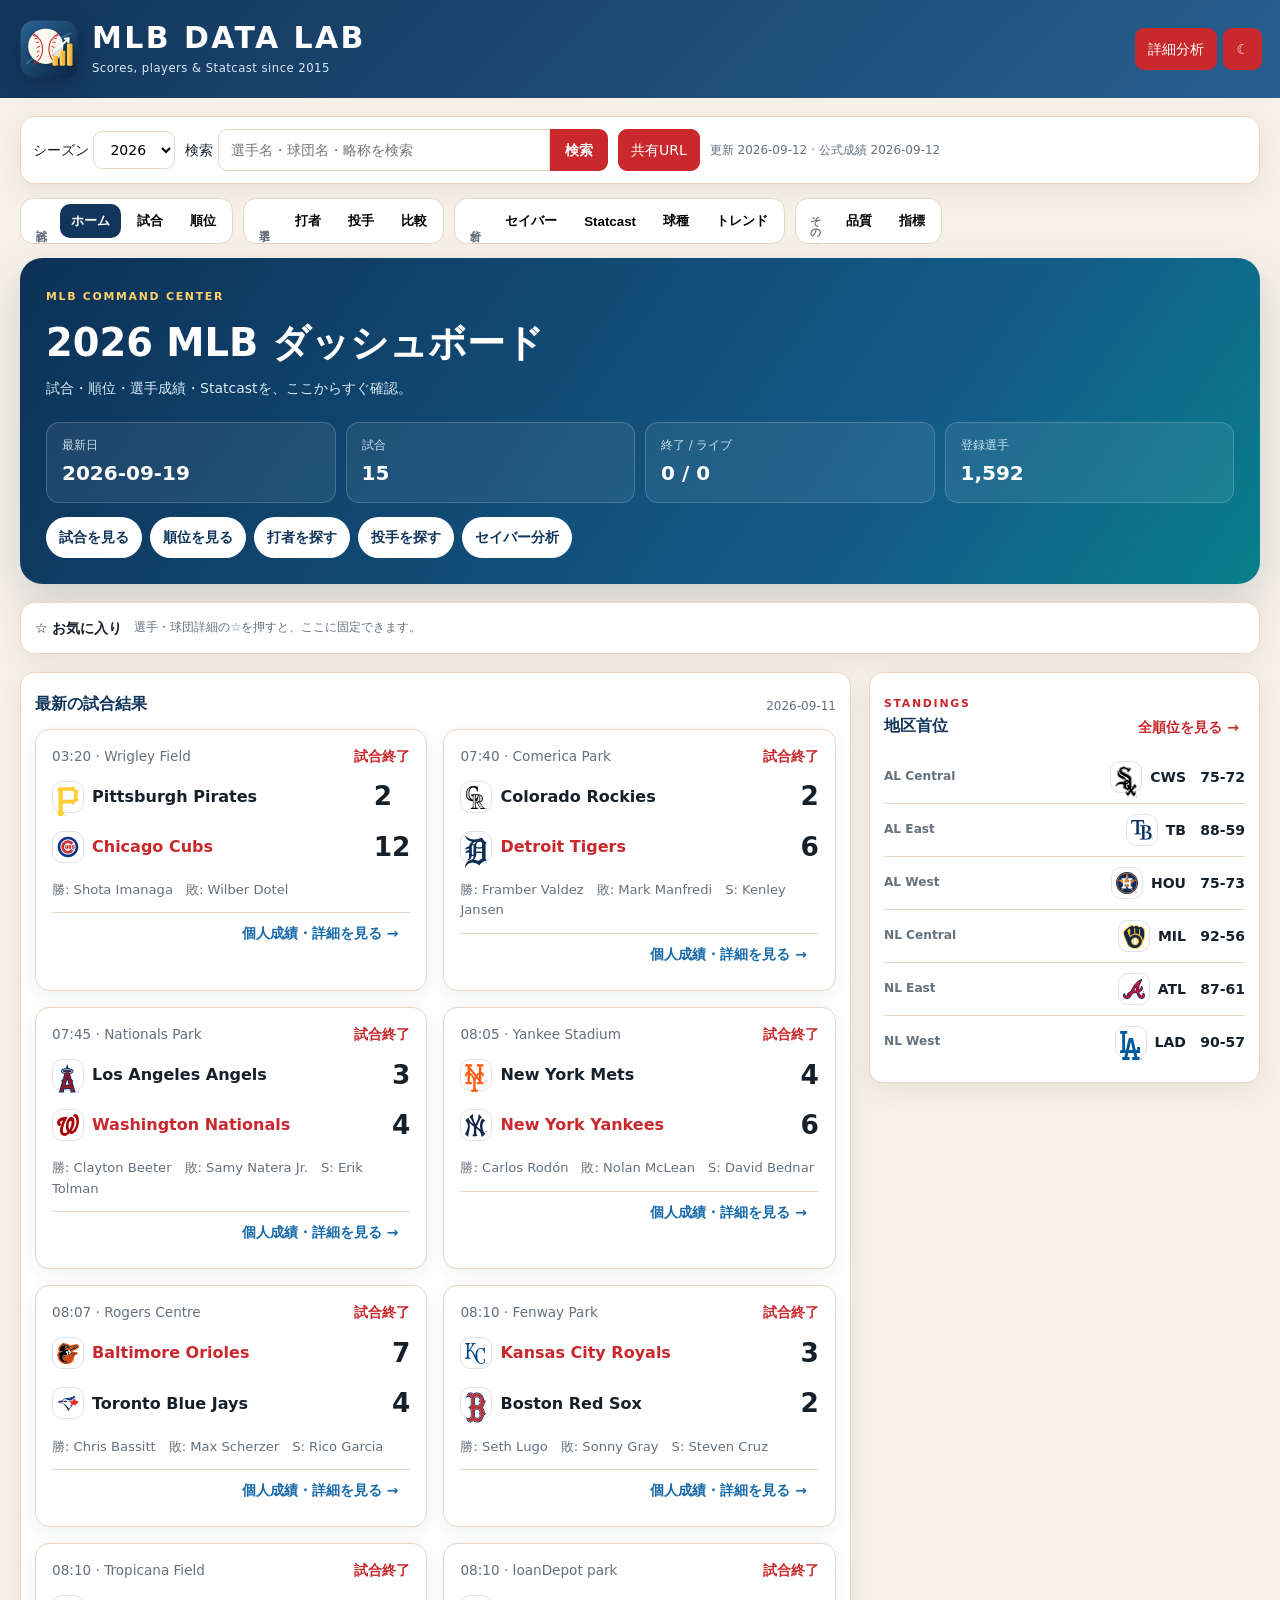
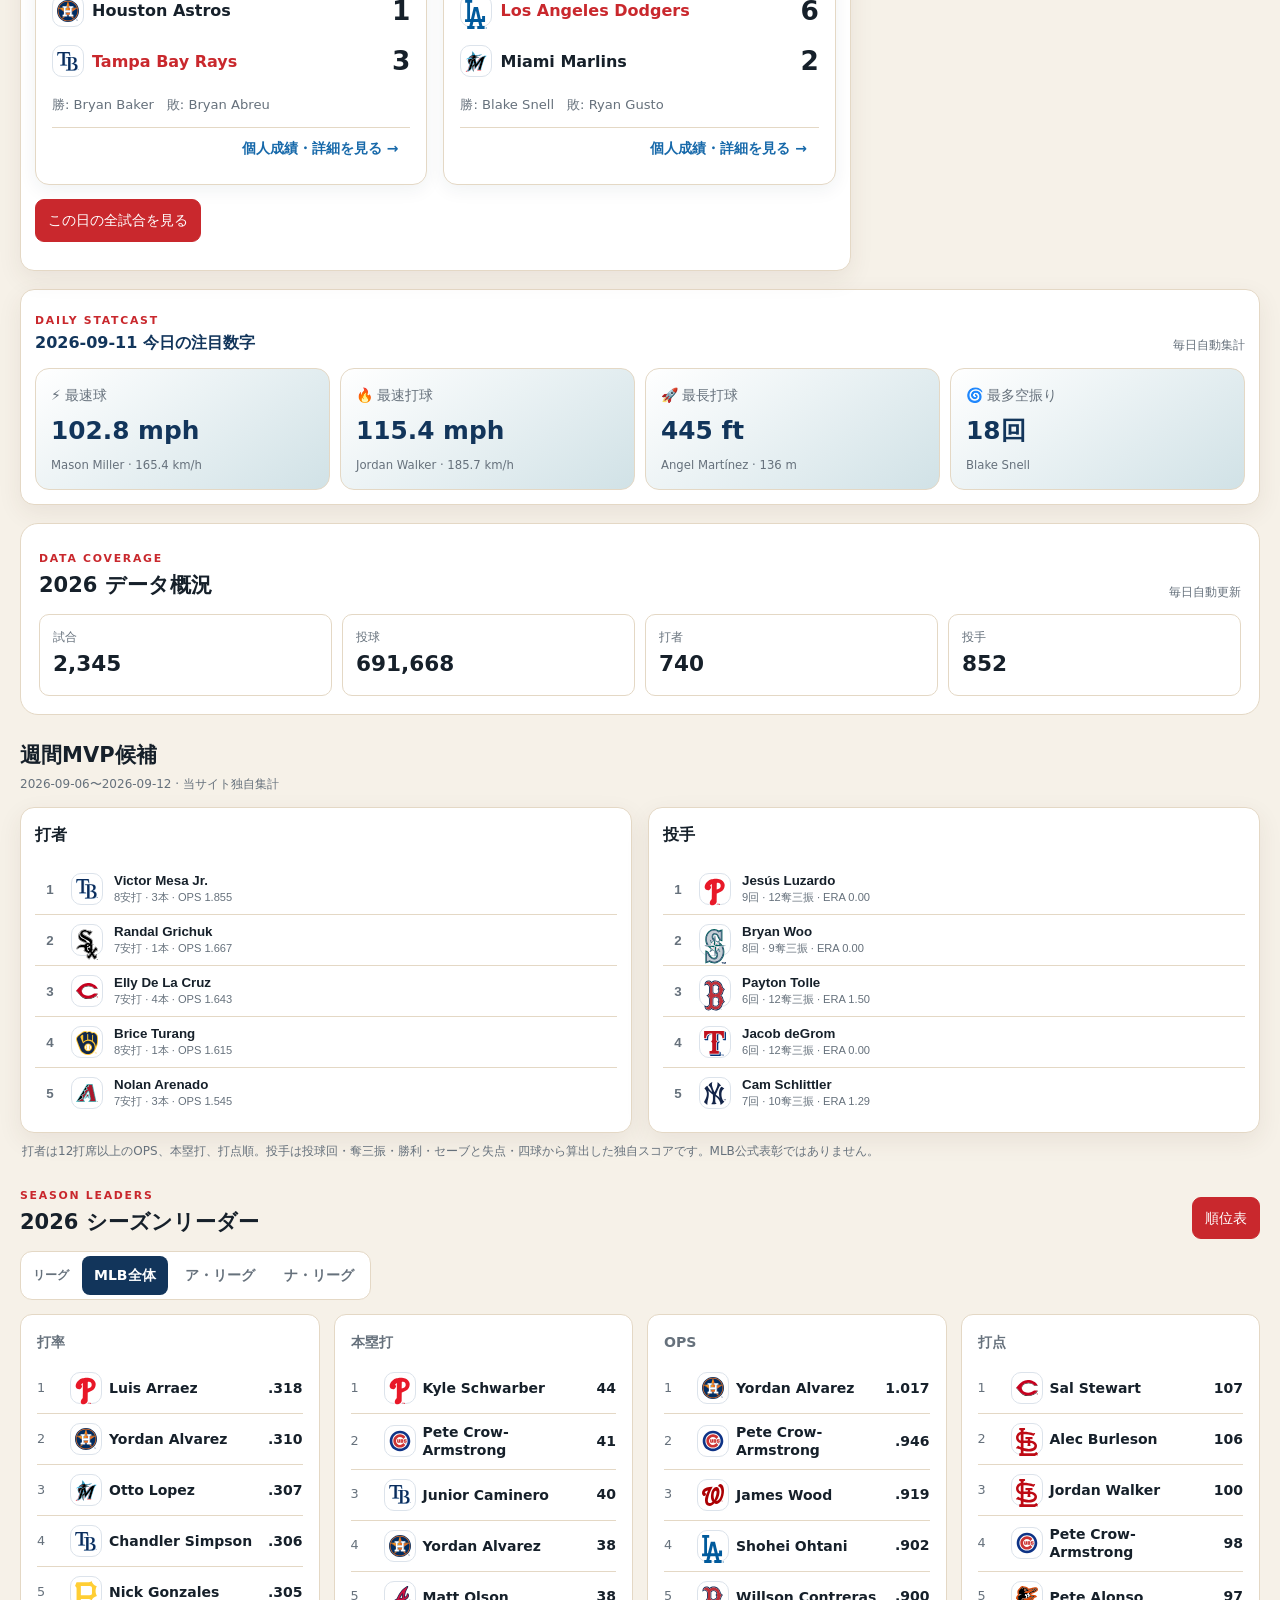
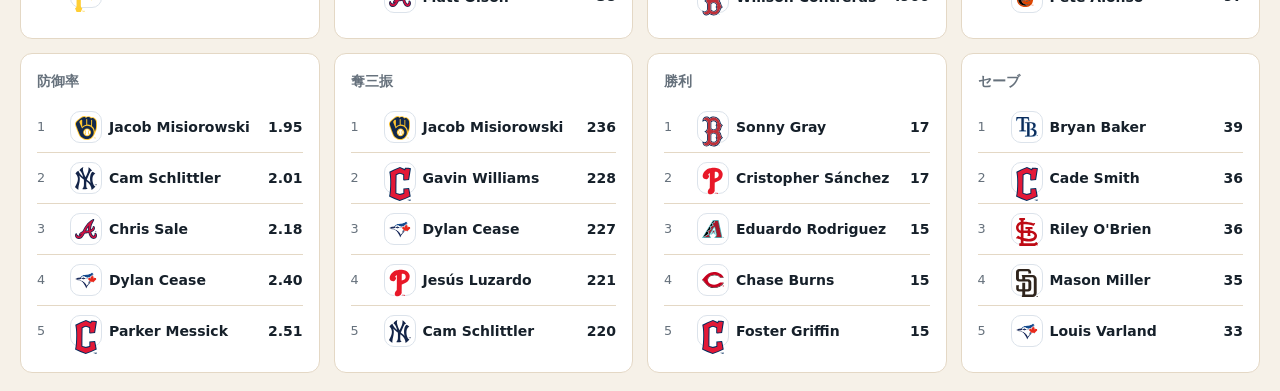
==== commit b0d375ce: "Display official logos for all 30 MLB teams" ====
--- a/site/index.html
+++ b/site/index.html
@@ -1,5 +1,5 @@
-<!doctype html><html lang="ja"><head><meta charset="utf-8"><meta name="viewport" content="width=device-width,initial-scale=1"><meta name="theme-color" content="#12355b"><title>MLB DATA LAB｜試合・選手成績・Statcast分析</title><meta name="description" content="MLBの試合結果、順位表、選手成績、セイバーメトリクス、Statcastを2015年以降のデータで分析できる無料ダッシュボード。"><meta name="robots" content="index,follow"><link rel="canonical" href="https://wocchi09.github.io/mlb-statcast/"><meta property="og:title" content="MLB DATA LAB"><meta property="og:description" content="試合・選手成績・Statcastをまとめて確認できるMLBデータダッシュボード"><meta property="og:type" content="website"><meta property="og:url" content="https://wocchi09.github.io/mlb-statcast/"><link rel="icon" href="logo.svg" type="image/svg+xml"><link rel="manifest" href="manifest.webmanifest"><link rel="stylesheet" href="styles.css"><link rel="stylesheet" href="brand.css"><link rel="stylesheet" href="scoreboard.css"><link rel="stylesheet" href="analyst.css"><link rel="stylesheet" href="ux.css?v=20260827"><link rel="stylesheet" href="readability.css?v=20260905a"><link rel="stylesheet" href="match.css?v=20260905a"><script src="https://cdn.plot.ly/plotly-3.1.0.min.js"></script><script type="application/ld+json">{"@context":"https://schema.org","@type":"WebSite","name":"MLB DATA LAB","url":"https://wocchi09.github.io/mlb-statcast/","description":"MLBの試合、選手成績、Statcast分析ダッシュボード"}</script></head><body>
+<!doctype html><html lang="ja"><head><meta charset="utf-8"><meta name="viewport" content="width=device-width,initial-scale=1"><meta name="theme-color" content="#12355b"><title>MLB DATA LAB｜試合・選手成績・Statcast分析</title><meta name="description" content="MLBの試合結果、順位表、選手成績、セイバーメトリクス、Statcastを2015年以降のデータで分析できる無料ダッシュボード。"><meta name="robots" content="index,follow"><link rel="canonical" href="https://wocchi09.github.io/mlb-statcast/"><meta property="og:title" content="MLB DATA LAB"><meta property="og:description" content="試合・選手成績・Statcastをまとめて確認できるMLBデータダッシュボード"><meta property="og:type" content="website"><meta property="og:url" content="https://wocchi09.github.io/mlb-statcast/"><link rel="icon" href="logo.svg" type="image/svg+xml"><link rel="manifest" href="manifest.webmanifest"><link rel="stylesheet" href="styles.css"><link rel="stylesheet" href="brand.css"><link rel="stylesheet" href="scoreboard.css"><link rel="stylesheet" href="analyst.css"><link rel="stylesheet" href="ux.css?v=20260827"><link rel="stylesheet" href="readability.css?v=20260913a"><link rel="stylesheet" href="match.css?v=20260905a"><script src="https://cdn.plot.ly/plotly-3.1.0.min.js"></script><script type="application/ld+json">{"@context":"https://schema.org","@type":"WebSite","name":"MLB DATA LAB","url":"https://wocchi09.github.io/mlb-statcast/","description":"MLBの試合、選手成績、Statcast分析ダッシュボード"}</script></head><body>
 <header class="hero"><div class="hero-in"><a class="brand" href="./" aria-label="MLB Data Lab トップ"><img src="logo.svg" alt=""><span><strong>MLB DATA LAB</strong><small>Scores, players & Statcast since 2015</small></span></a><div class="hero-actions"><a class="btn" href="https://wocchi-mlb-statcast.streamlit.app">詳細分析</a><button class="btn" id="theme" aria-label="配色を切り替える">☾</button></div></div></header>
 <main class="wrap"><section class="controls"><label>シーズン <select id="season"></select></label><label class="global-search">検索 <span class="search-box"><input id="search" type="search" autocomplete="off" placeholder="選手名・球団名・略称を検索" aria-label="選手または球団を検索" aria-controls="searchResults" aria-expanded="false"><button type="button" id="searchButton" aria-label="検索する">検索</button></span><div id="searchResults" class="search-results" role="listbox"></div></label><button class="btn" id="share">共有URL</button><span class="note" id="updated"></span></section>
 <label class="mobile-nav-label">メニュー<select id="mobileNav"><optgroup label="試合"><option value="home">ホーム</option><option value="games">試合</option><option value="standings">順位</option></optgroup><optgroup label="選手"><option value="batters">打者成績</option><option value="pitchers">投手成績</option><option value="compare">選手比較</option></optgroup><optgroup label="分析"><option value="sabermetrics">セイバー</option><option value="overview">Statcast</option><option value="arsenal">球種</option><option value="trends">トレンド</option></optgroup><optgroup label="その他"><option value="quality">品質</option><option value="method">指標ガイド</option></optgroup></select></label><nav class="tabs" id="tabs"><div class="tab-group"><span>試合</span><button class="tab on" data-view="home">ホーム</button><button class="tab" data-view="games">試合</button><button class="tab" data-view="standings">順位</button></div><div class="tab-group"><span>選手</span><button class="tab" data-view="batters">打者</button><button class="tab" data-view="pitchers">投手</button><button class="tab" data-view="compare">比較</button></div><div class="tab-group"><span>分析</span><button class="tab" data-view="sabermetrics">セイバー</button><button class="tab" data-view="overview">Statcast</button><button class="tab" data-view="arsenal">球種</button><button class="tab" data-view="trends">トレンド</button></div><div class="tab-group"><span>その他</span><button class="tab" data-view="quality">品質</button><button class="tab" data-view="method">指標</button></div></nav>
-<section id="view"></section></main><script src="app.js?v=20260905a"></script></body></html>
+<section id="view"></section></main><script src="app.js?v=20260913a"></script></body></html>
--- a/site/readability.css
+++ b/site/readability.css
@@ -413,3 +413,6 @@
   .tabs { position: sticky; top: 0; z-index: 8; margin: 9px -10px 14px; padding: 7px 10px; background: var(--bg); scroll-padding: 10px; }
   .tab { padding: 8px 12px; border-radius: 999px; font-size: .82rem; }
 }
+.team-badge.team-badge-logo { background: #fff; border: 1px solid #dce3eb; box-shadow: none; padding: 4px; box-sizing: border-box; flex-shrink: 0; }
+.team-badge-logo img { display: block; width: 100%; height: 100%; object-fit: contain; }
+.team-badge-logo > span[hidden] { display: none; }
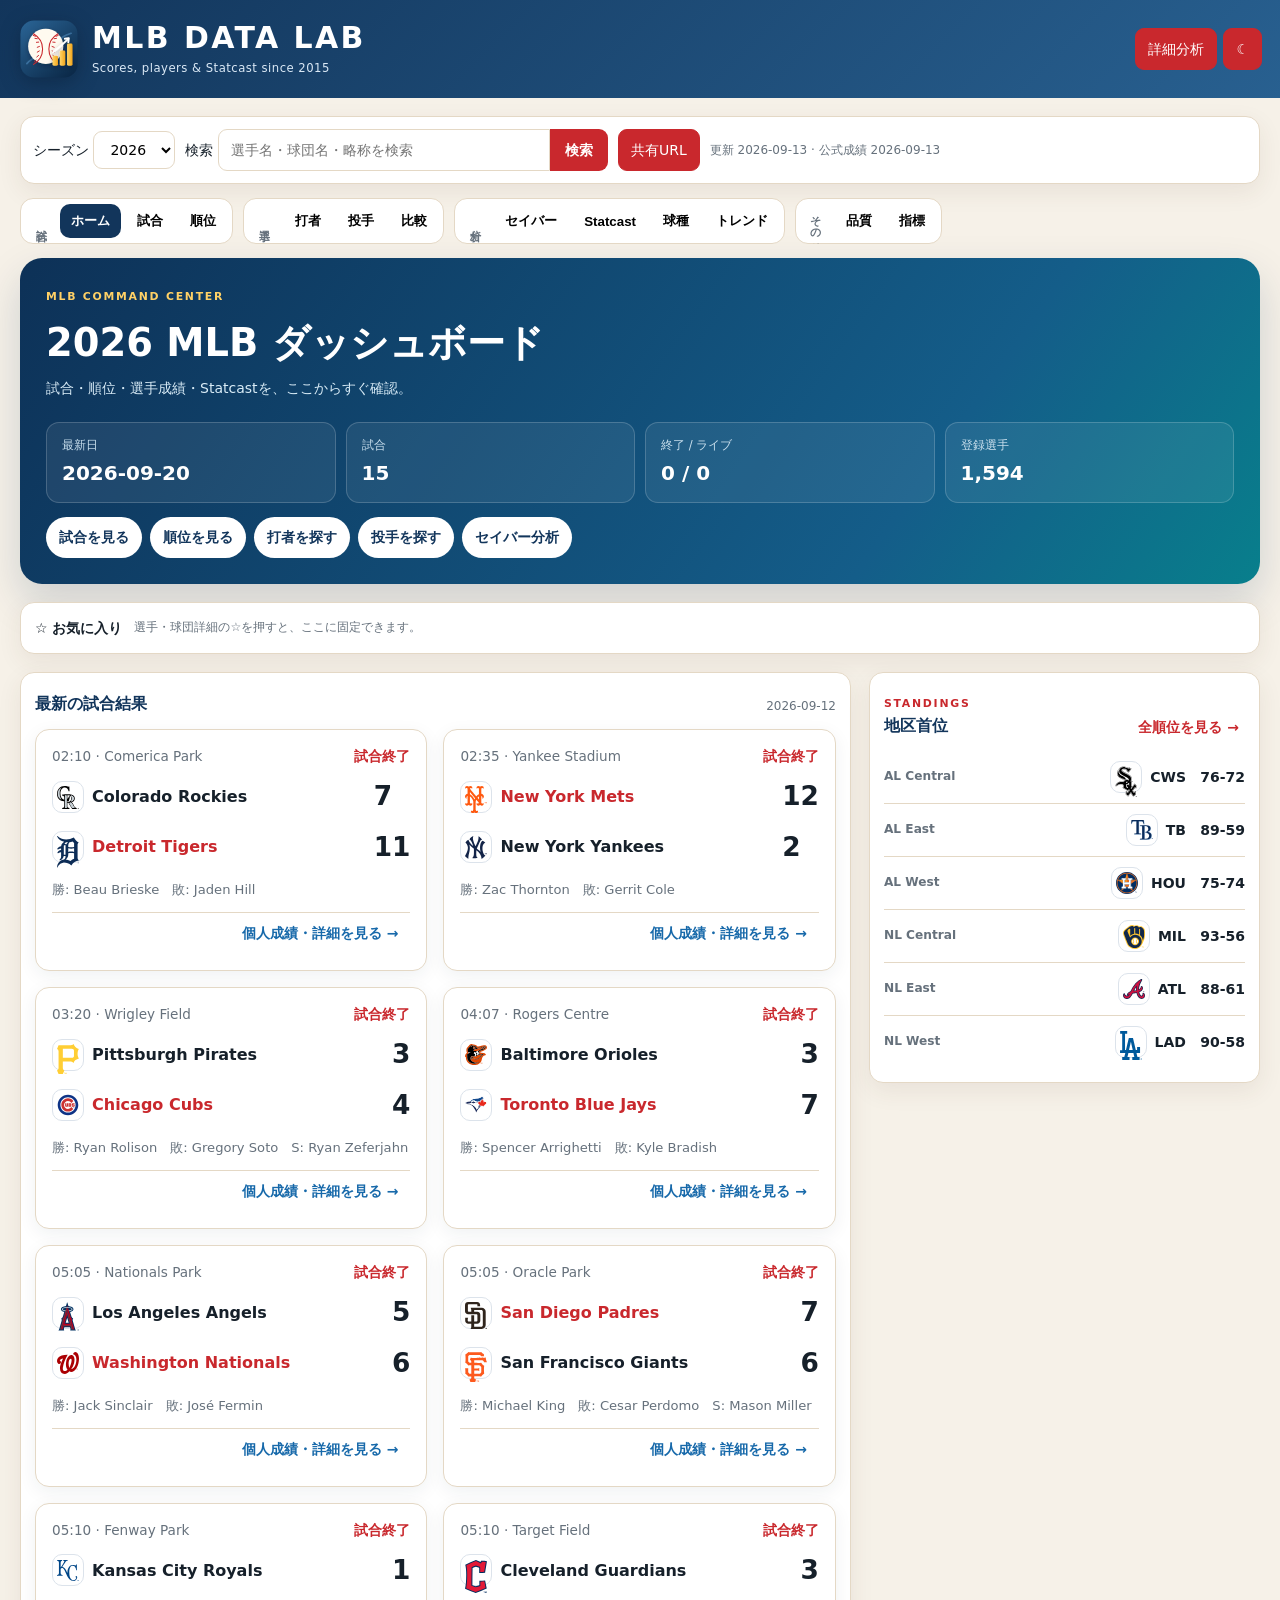
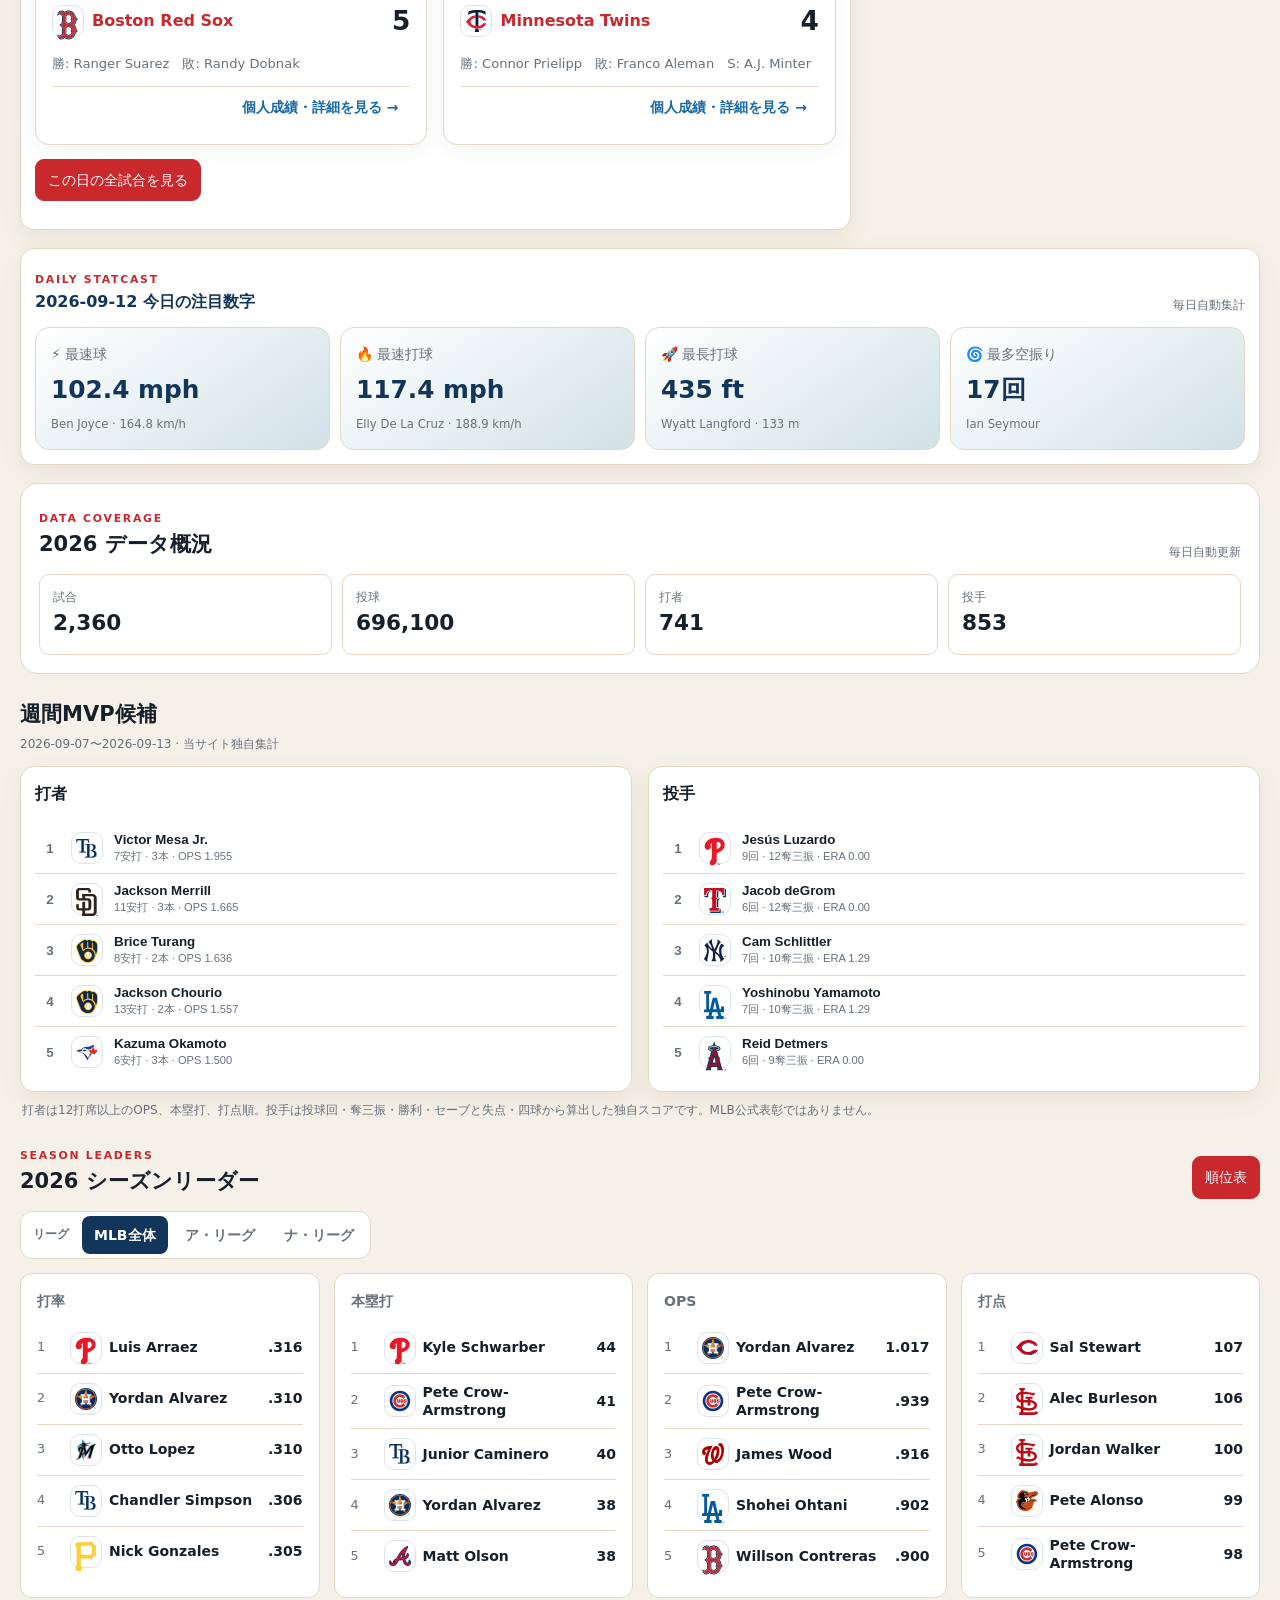
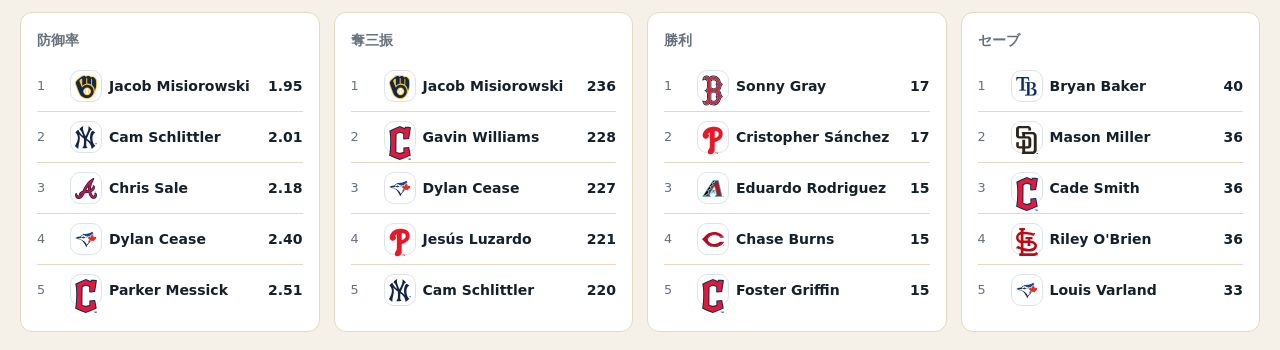
==== commit 2984ae8f: "Fix standings alignment and add scrollable detailed tables" ====
--- a/site/index.html
+++ b/site/index.html
@@ -1,5 +1,5 @@
-<!doctype html><html lang="ja"><head><meta charset="utf-8"><meta name="viewport" content="width=device-width,initial-scale=1"><meta name="theme-color" content="#12355b"><title>MLB DATA LAB｜試合・選手成績・Statcast分析</title><meta name="description" content="MLBの試合結果、順位表、選手成績、セイバーメトリクス、Statcastを2015年以降のデータで分析できる無料ダッシュボード。"><meta name="robots" content="index,follow"><link rel="canonical" href="https://wocchi09.github.io/mlb-statcast/"><meta property="og:title" content="MLB DATA LAB"><meta property="og:description" content="試合・選手成績・Statcastをまとめて確認できるMLBデータダッシュボード"><meta property="og:type" content="website"><meta property="og:url" content="https://wocchi09.github.io/mlb-statcast/"><link rel="icon" href="logo.svg" type="image/svg+xml"><link rel="manifest" href="manifest.webmanifest"><link rel="stylesheet" href="styles.css"><link rel="stylesheet" href="brand.css"><link rel="stylesheet" href="scoreboard.css"><link rel="stylesheet" href="analyst.css"><link rel="stylesheet" href="ux.css?v=20260827"><link rel="stylesheet" href="readability.css?v=20260913a"><link rel="stylesheet" href="match.css?v=20260905a"><script src="https://cdn.plot.ly/plotly-3.1.0.min.js"></script><script type="application/ld+json">{"@context":"https://schema.org","@type":"WebSite","name":"MLB DATA LAB","url":"https://wocchi09.github.io/mlb-statcast/","description":"MLBの試合、選手成績、Statcast分析ダッシュボード"}</script></head><body>
+<!doctype html><html lang="ja"><head><meta charset="utf-8"><meta name="viewport" content="width=device-width,initial-scale=1"><meta name="theme-color" content="#12355b"><title>MLB DATA LAB｜試合・選手成績・Statcast分析</title><meta name="description" content="MLBの試合結果、順位表、選手成績、セイバーメトリクス、Statcastを2015年以降のデータで分析できる無料ダッシュボード。"><meta name="robots" content="index,follow"><link rel="canonical" href="https://wocchi09.github.io/mlb-statcast/"><meta property="og:title" content="MLB DATA LAB"><meta property="og:description" content="試合・選手成績・Statcastをまとめて確認できるMLBデータダッシュボード"><meta property="og:type" content="website"><meta property="og:url" content="https://wocchi09.github.io/mlb-statcast/"><link rel="icon" href="logo.svg" type="image/svg+xml"><link rel="manifest" href="manifest.webmanifest"><link rel="stylesheet" href="styles.css"><link rel="stylesheet" href="brand.css"><link rel="stylesheet" href="scoreboard.css"><link rel="stylesheet" href="analyst.css"><link rel="stylesheet" href="ux.css?v=20260827"><link rel="stylesheet" href="readability.css?v=20260913a"><link rel="stylesheet" href="match.css?v=20260905a"><script src="https://cdn.plot.ly/plotly-3.1.0.min.js"></script><script type="application/ld+json">{"@context":"https://schema.org","@type":"WebSite","name":"MLB DATA LAB","url":"https://wocchi09.github.io/mlb-statcast/","description":"MLBの試合、選手成績、Statcast分析ダッシュボード"}</script><link rel="stylesheet" href="standings.css?v=20260914a"></head><body>
 <header class="hero"><div class="hero-in"><a class="brand" href="./" aria-label="MLB Data Lab トップ"><img src="logo.svg" alt=""><span><strong>MLB DATA LAB</strong><small>Scores, players & Statcast since 2015</small></span></a><div class="hero-actions"><a class="btn" href="https://wocchi-mlb-statcast.streamlit.app">詳細分析</a><button class="btn" id="theme" aria-label="配色を切り替える">☾</button></div></div></header>
 <main class="wrap"><section class="controls"><label>シーズン <select id="season"></select></label><label class="global-search">検索 <span class="search-box"><input id="search" type="search" autocomplete="off" placeholder="選手名・球団名・略称を検索" aria-label="選手または球団を検索" aria-controls="searchResults" aria-expanded="false"><button type="button" id="searchButton" aria-label="検索する">検索</button></span><div id="searchResults" class="search-results" role="listbox"></div></label><button class="btn" id="share">共有URL</button><span class="note" id="updated"></span></section>
 <label class="mobile-nav-label">メニュー<select id="mobileNav"><optgroup label="試合"><option value="home">ホーム</option><option value="games">試合</option><option value="standings">順位</option></optgroup><optgroup label="選手"><option value="batters">打者成績</option><option value="pitchers">投手成績</option><option value="compare">選手比較</option></optgroup><optgroup label="分析"><option value="sabermetrics">セイバー</option><option value="overview">Statcast</option><option value="arsenal">球種</option><option value="trends">トレンド</option></optgroup><optgroup label="その他"><option value="quality">品質</option><option value="method">指標ガイド</option></optgroup></select></label><nav class="tabs" id="tabs"><div class="tab-group"><span>試合</span><button class="tab on" data-view="home">ホーム</button><button class="tab" data-view="games">試合</button><button class="tab" data-view="standings">順位</button></div><div class="tab-group"><span>選手</span><button class="tab" data-view="batters">打者</button><button class="tab" data-view="pitchers">投手</button><button class="tab" data-view="compare">比較</button></div><div class="tab-group"><span>分析</span><button class="tab" data-view="sabermetrics">セイバー</button><button class="tab" data-view="overview">Statcast</button><button class="tab" data-view="arsenal">球種</button><button class="tab" data-view="trends">トレンド</button></div><div class="tab-group"><span>その他</span><button class="tab" data-view="quality">品質</button><button class="tab" data-view="method">指標</button></div></nav>
-<section id="view"></section></main><script src="app.js?v=20260913a"></script></body></html>
+<section id="view"></section></main><script src="app.js?v=20260914a"></script></body></html>
--- a/site/standings.css
+++ b/site/standings.css
@@ -0,0 +1,23 @@
+.standings-card-grid { grid-template-columns: repeat(2,minmax(0,1fr)); align-items: start; }
+.standings-card { min-width: 0; }
+.standings-scroll-hint { margin-left: auto; color: var(--muted); font-size: .7rem; white-space: nowrap; }
+.standings-scroll { overflow-x: auto; max-width: 100%; -webkit-overflow-scrolling: touch; scrollbar-width: auto; padding-bottom: 10px; }
+.standings-scroll:focus-visible { outline: 2px solid var(--accent); outline-offset: 2px; }
+.standings-scroll::-webkit-scrollbar { height: 10px; }
+.standings-scroll::-webkit-scrollbar-thumb { background: #8a98a8; border-radius: 8px; border: 2px solid var(--panel,#fff); }
+.standings-scroll::-webkit-scrollbar-track { background: #e7ebef; border-radius: 8px; }
+.standings-table { width: 100%; min-width: 850px; border-collapse: separate; border-spacing: 0; table-layout: fixed; font-variant-numeric: tabular-nums; }
+.standings-table th,.standings-table td { box-sizing: border-box; padding: 12px 8px; text-align: right; white-space: nowrap; border-bottom: 1px solid var(--line); font-size: .8rem; }
+.standings-table thead th { color: var(--muted); font-size: .7rem; background: var(--panel,#fff); }
+.standings-table th:first-child,.standings-table td:first-child { width: 42px; text-align: center; }
+.standings-table th:nth-child(2) { width: 220px; text-align: left; position: sticky; left: 0; z-index: 2; background: var(--panel,#fff); box-shadow: 3px 0 5px #0000000a; }
+.standings-table tr.leader > * { background: color-mix(in srgb,var(--accent) 7%,var(--panel,#fff)); }
+.standings-table .standing-team { width: 100%; min-height: 36px; }
+.standings-table .team-badge { flex: 0 0 32px; }
+.standings-table .standing-team small { font-size: .68rem; }
+@media (max-width: 1100px) { .standings-card-grid { grid-template-columns: minmax(0,1fr); } }
+@media (max-width: 480px) {
+  .standings-table th:nth-child(2) { width: 175px; }
+  .standings-table { min-width: 805px; }
+  .standings-scroll-hint { font-size: .62rem; }
+}
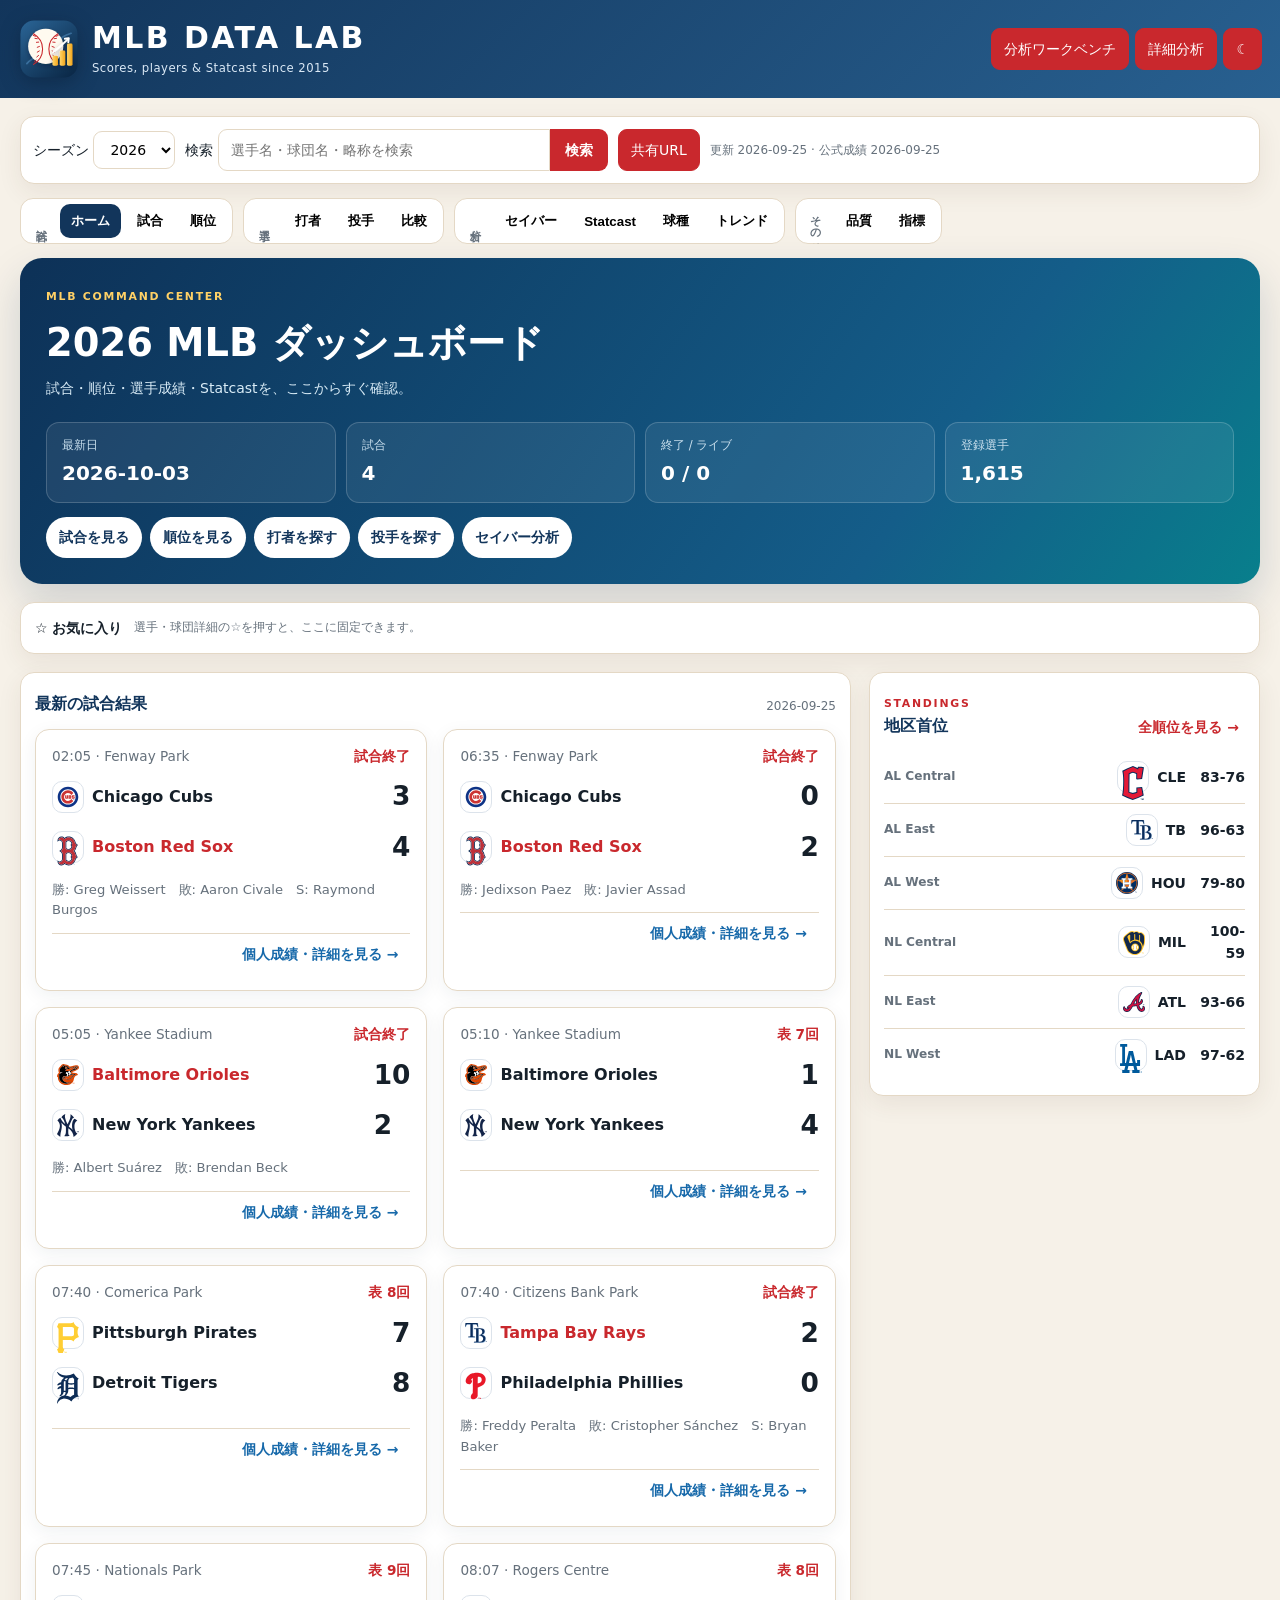
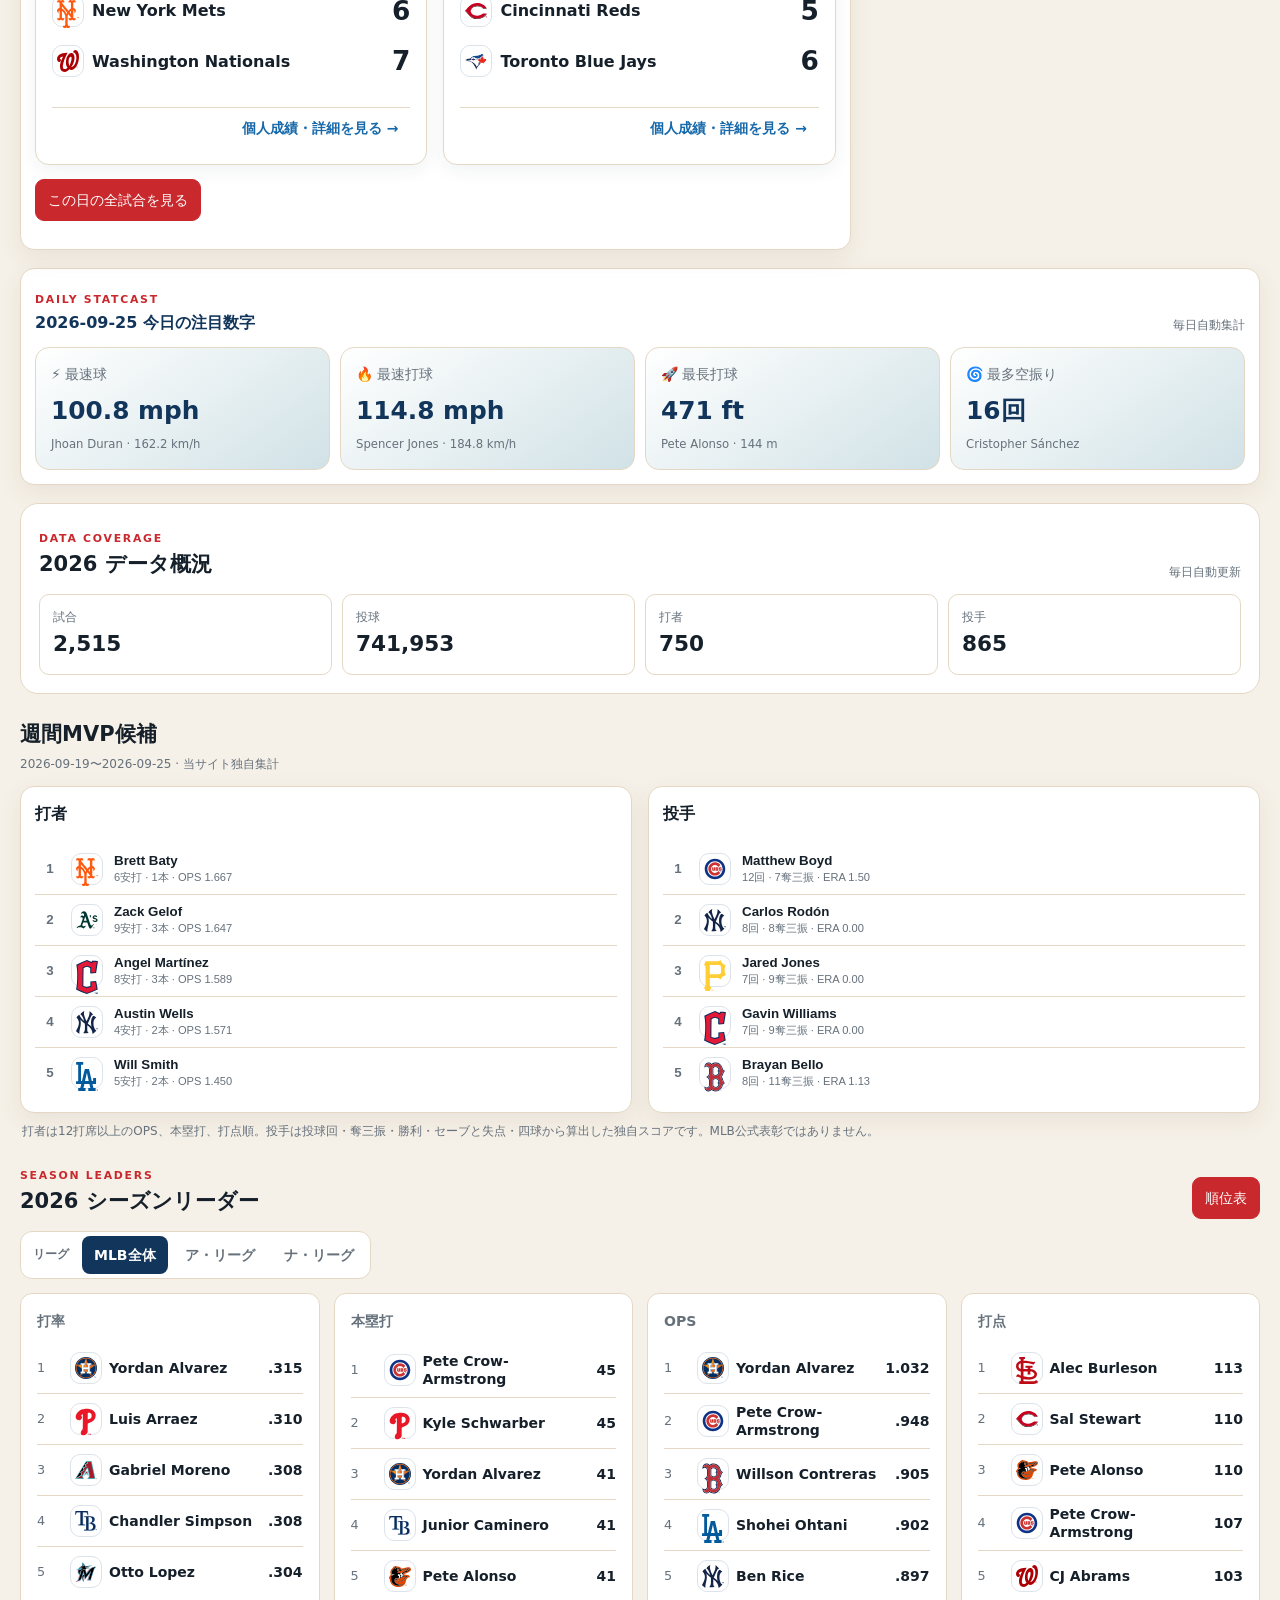
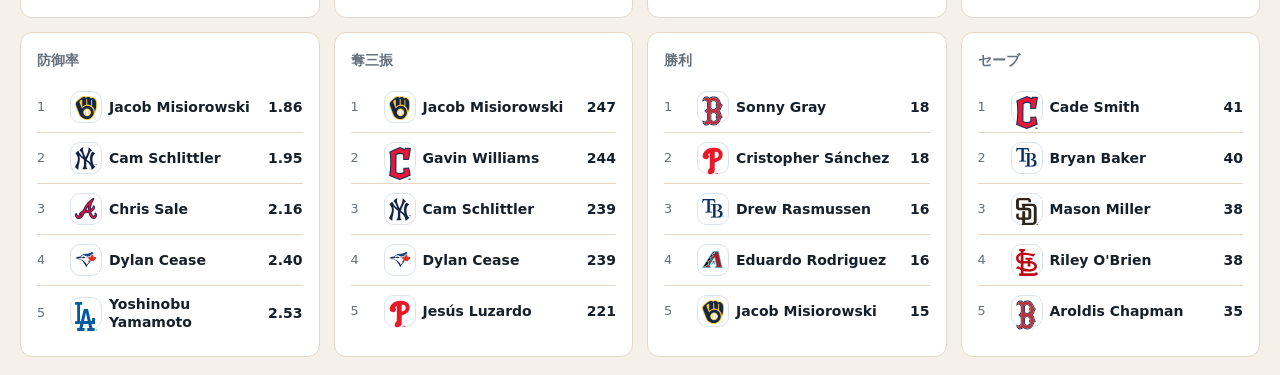
==== commit 45005898: "Add pitch-level analyst workbench with comparisons and data monitoring" ====
--- a/site/index.html
+++ b/site/index.html
@@ -1,5 +1,5 @@
 <!doctype html><html lang="ja"><head><meta charset="utf-8"><meta name="viewport" content="width=device-width,initial-scale=1"><meta name="theme-color" content="#12355b"><title>MLB DATA LAB｜試合・選手成績・Statcast分析</title><meta name="description" content="MLBの試合結果、順位表、選手成績、セイバーメトリクス、Statcastを2015年以降のデータで分析できる無料ダッシュボード。"><meta name="robots" content="index,follow"><link rel="canonical" href="https://wocchi09.github.io/mlb-statcast/"><meta property="og:title" content="MLB DATA LAB"><meta property="og:description" content="試合・選手成績・Statcastをまとめて確認できるMLBデータダッシュボード"><meta property="og:type" content="website"><meta property="og:url" content="https://wocchi09.github.io/mlb-statcast/"><link rel="icon" href="logo.svg" type="image/svg+xml"><link rel="manifest" href="manifest.webmanifest"><link rel="stylesheet" href="styles.css"><link rel="stylesheet" href="brand.css"><link rel="stylesheet" href="scoreboard.css"><link rel="stylesheet" href="analyst.css"><link rel="stylesheet" href="ux.css?v=20260827"><link rel="stylesheet" href="readability.css?v=20260913a"><link rel="stylesheet" href="match.css?v=20260905a"><script src="https://cdn.plot.ly/plotly-3.1.0.min.js"></script><script type="application/ld+json">{"@context":"https://schema.org","@type":"WebSite","name":"MLB DATA LAB","url":"https://wocchi09.github.io/mlb-statcast/","description":"MLBの試合、選手成績、Statcast分析ダッシュボード"}</script><link rel="stylesheet" href="standings.css?v=20260914a"></head><body>
-<header class="hero"><div class="hero-in"><a class="brand" href="./" aria-label="MLB Data Lab トップ"><img src="logo.svg" alt=""><span><strong>MLB DATA LAB</strong><small>Scores, players & Statcast since 2015</small></span></a><div class="hero-actions"><a class="btn" href="https://wocchi-mlb-statcast.streamlit.app">詳細分析</a><button class="btn" id="theme" aria-label="配色を切り替える">☾</button></div></div></header>
+<header class="hero"><div class="hero-in"><a class="brand" href="./" aria-label="MLB Data Lab トップ"><img src="logo.svg" alt=""><span><strong>MLB DATA LAB</strong><small>Scores, players & Statcast since 2015</small></span></a><div class="hero-actions"><a class="btn" href="workbench.html">分析ワークベンチ</a><a class="btn" href="https://wocchi-mlb-statcast.streamlit.app">詳細分析</a><button class="btn" id="theme" aria-label="配色を切り替える">☾</button></div></div></header>
 <main class="wrap"><section class="controls"><label>シーズン <select id="season"></select></label><label class="global-search">検索 <span class="search-box"><input id="search" type="search" autocomplete="off" placeholder="選手名・球団名・略称を検索" aria-label="選手または球団を検索" aria-controls="searchResults" aria-expanded="false"><button type="button" id="searchButton" aria-label="検索する">検索</button></span><div id="searchResults" class="search-results" role="listbox"></div></label><button class="btn" id="share">共有URL</button><span class="note" id="updated"></span></section>
 <label class="mobile-nav-label">メニュー<select id="mobileNav"><optgroup label="試合"><option value="home">ホーム</option><option value="games">試合</option><option value="standings">順位</option></optgroup><optgroup label="選手"><option value="batters">打者成績</option><option value="pitchers">投手成績</option><option value="compare">選手比較</option></optgroup><optgroup label="分析"><option value="sabermetrics">セイバー</option><option value="overview">Statcast</option><option value="arsenal">球種</option><option value="trends">トレンド</option></optgroup><optgroup label="その他"><option value="quality">品質</option><option value="method">指標ガイド</option></optgroup></select></label><nav class="tabs" id="tabs"><div class="tab-group"><span>試合</span><button class="tab on" data-view="home">ホーム</button><button class="tab" data-view="games">試合</button><button class="tab" data-view="standings">順位</button></div><div class="tab-group"><span>選手</span><button class="tab" data-view="batters">打者</button><button class="tab" data-view="pitchers">投手</button><button class="tab" data-view="compare">比較</button></div><div class="tab-group"><span>分析</span><button class="tab" data-view="sabermetrics">セイバー</button><button class="tab" data-view="overview">Statcast</button><button class="tab" data-view="arsenal">球種</button><button class="tab" data-view="trends">トレンド</button></div><div class="tab-group"><span>その他</span><button class="tab" data-view="quality">品質</button><button class="tab" data-view="method">指標</button></div></nav>
 <section id="view"></section></main><script src="app.js?v=20260914a"></script></body></html>
